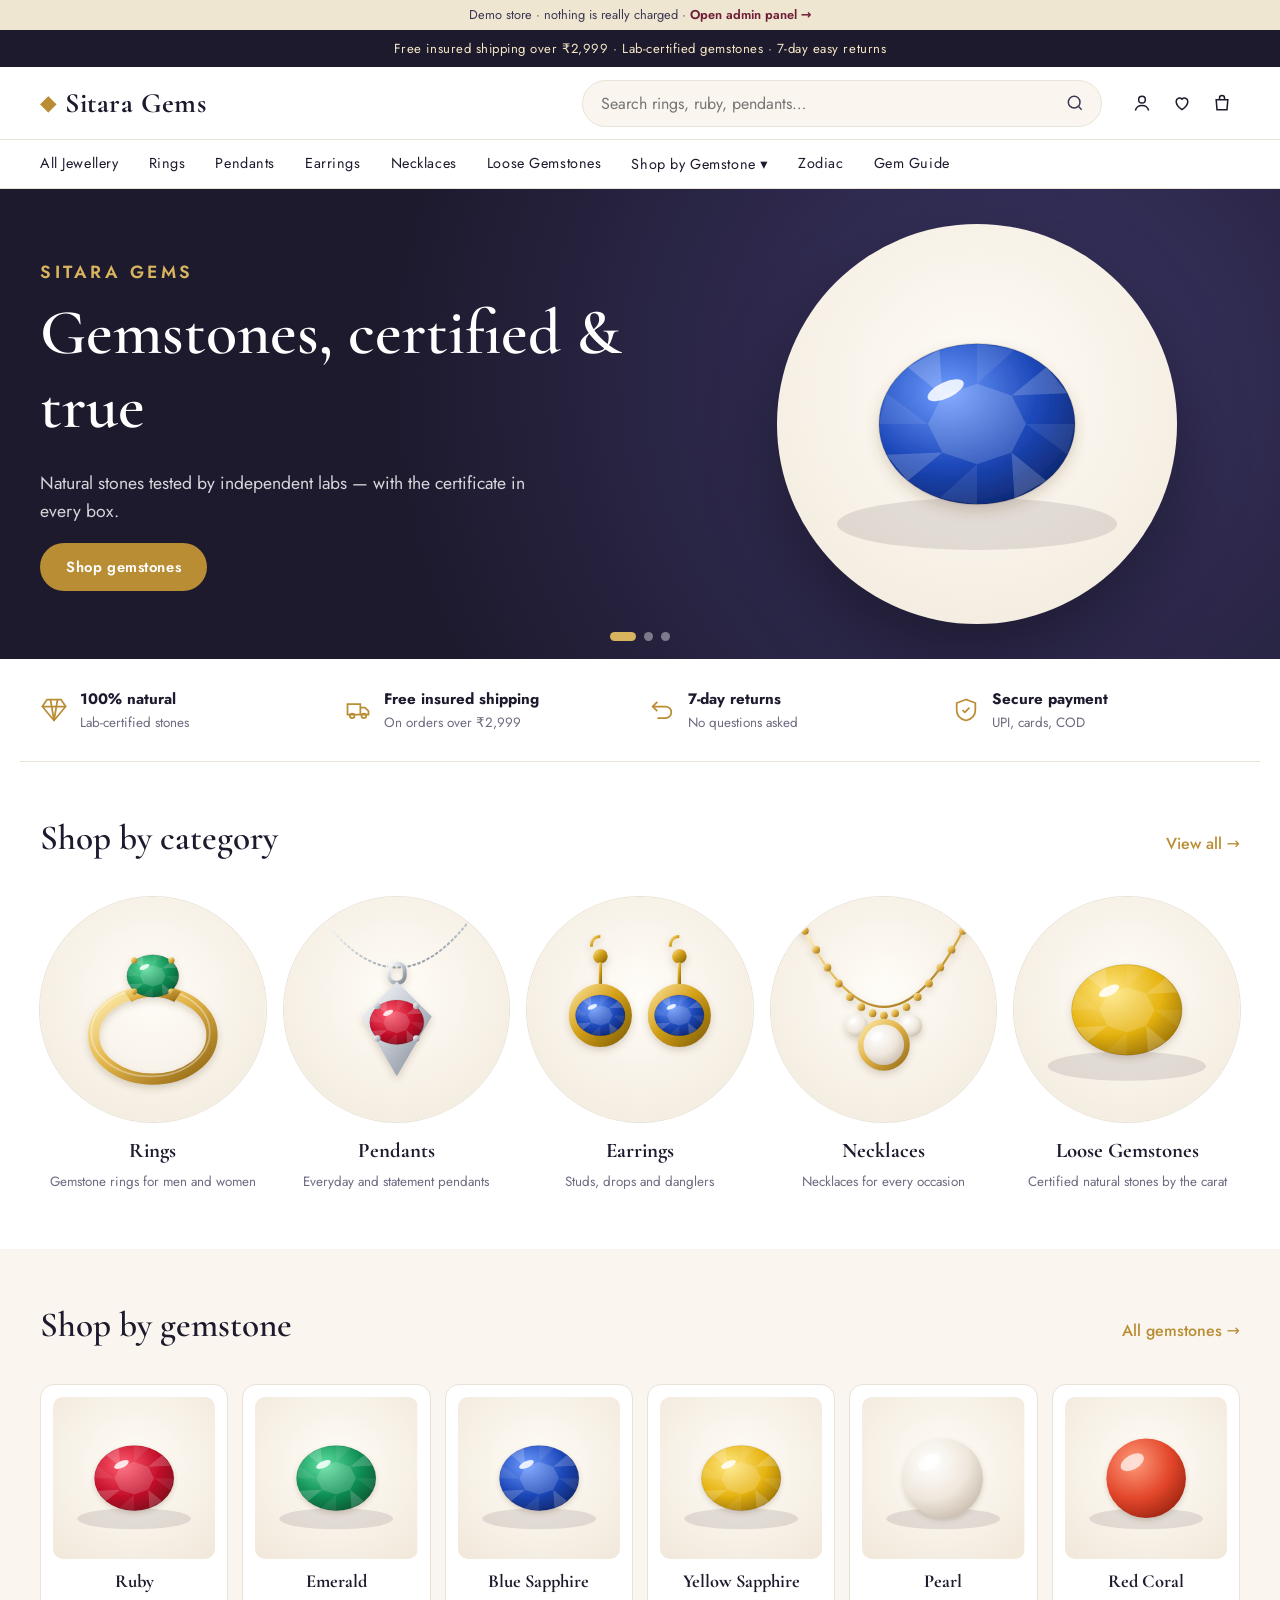
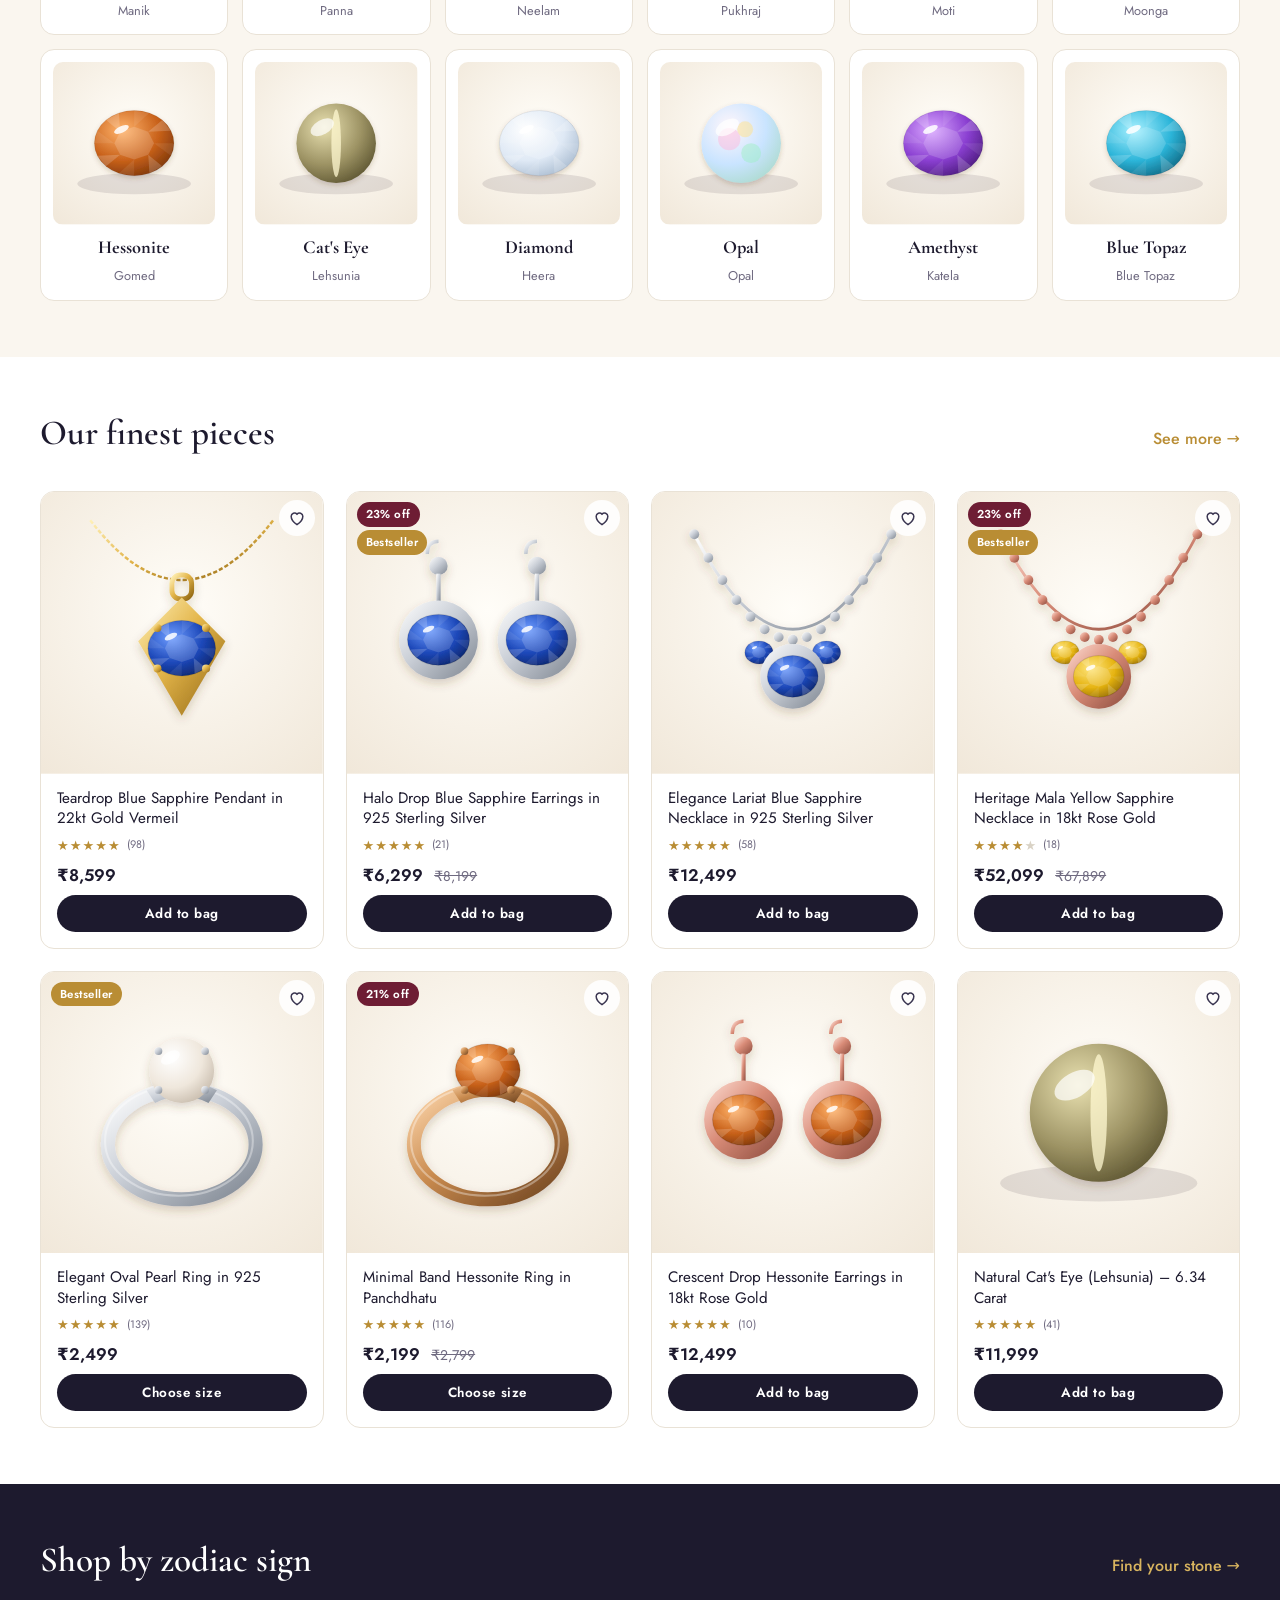
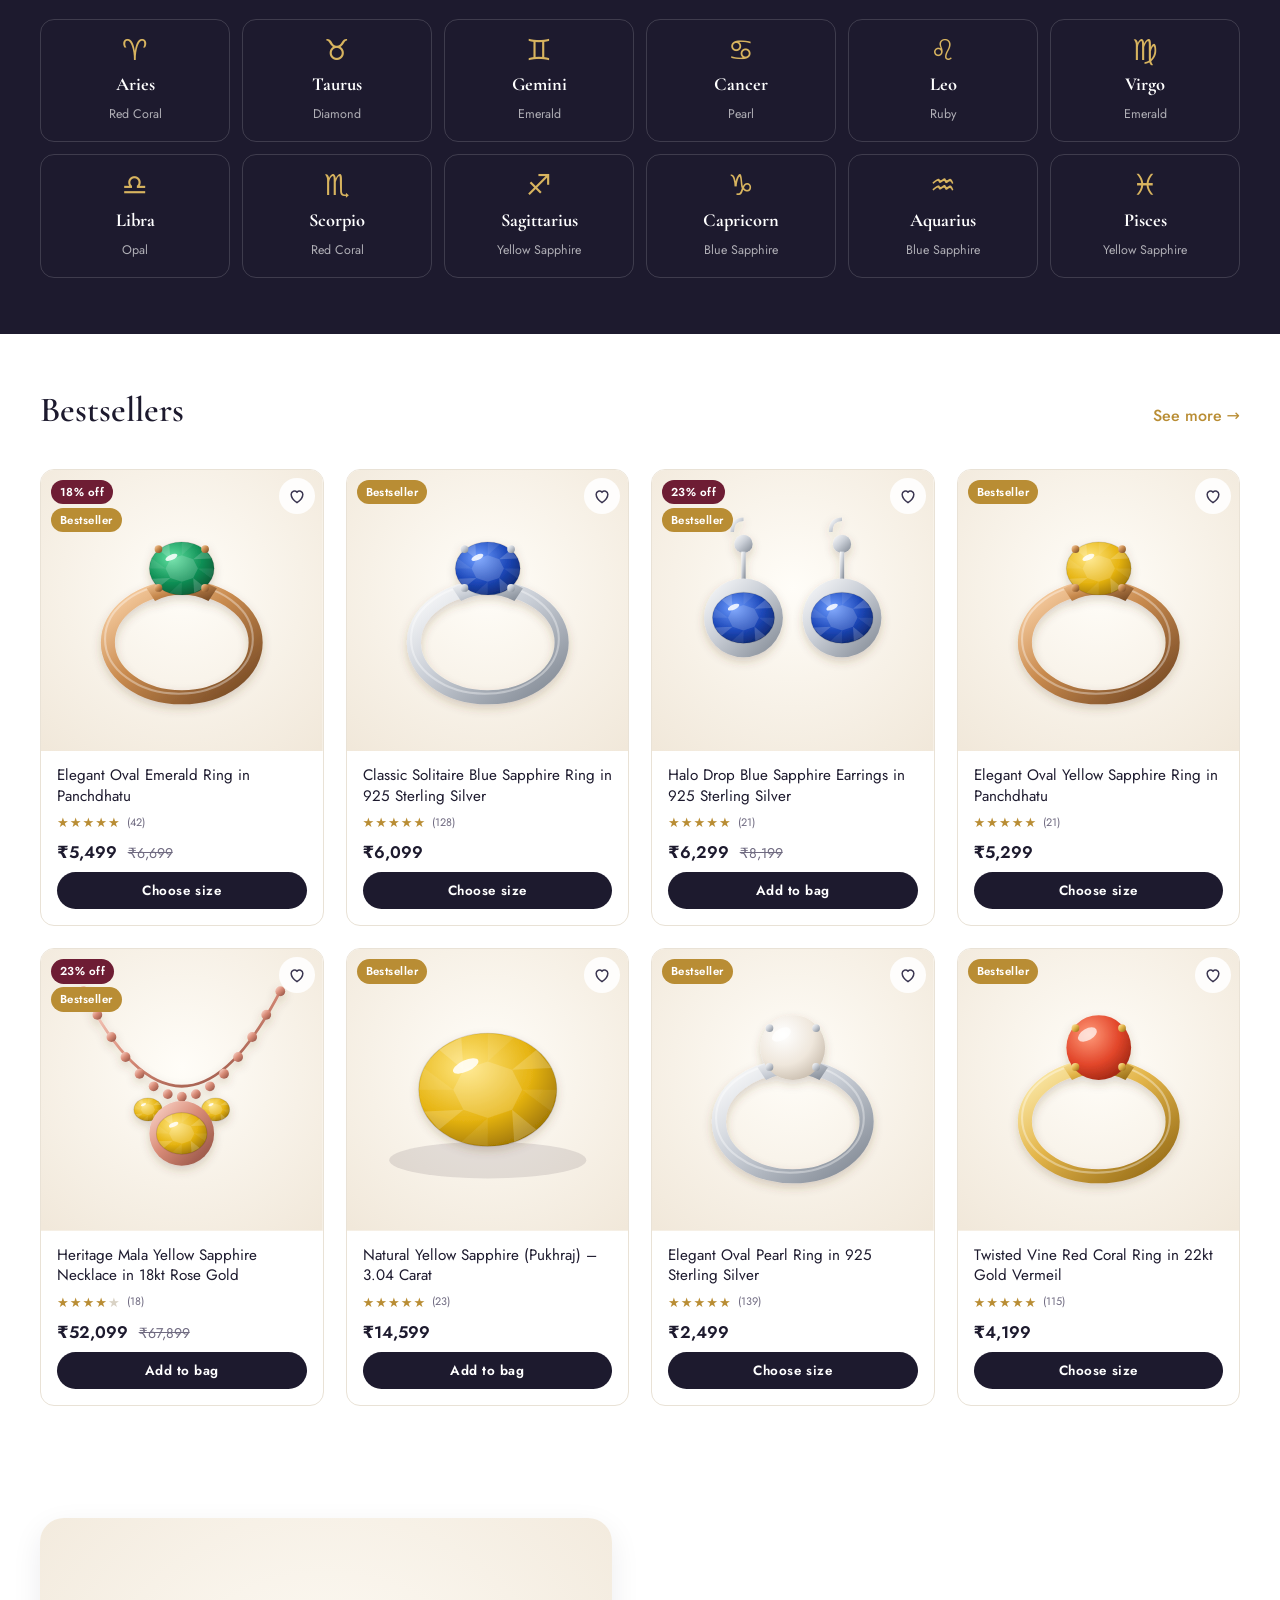
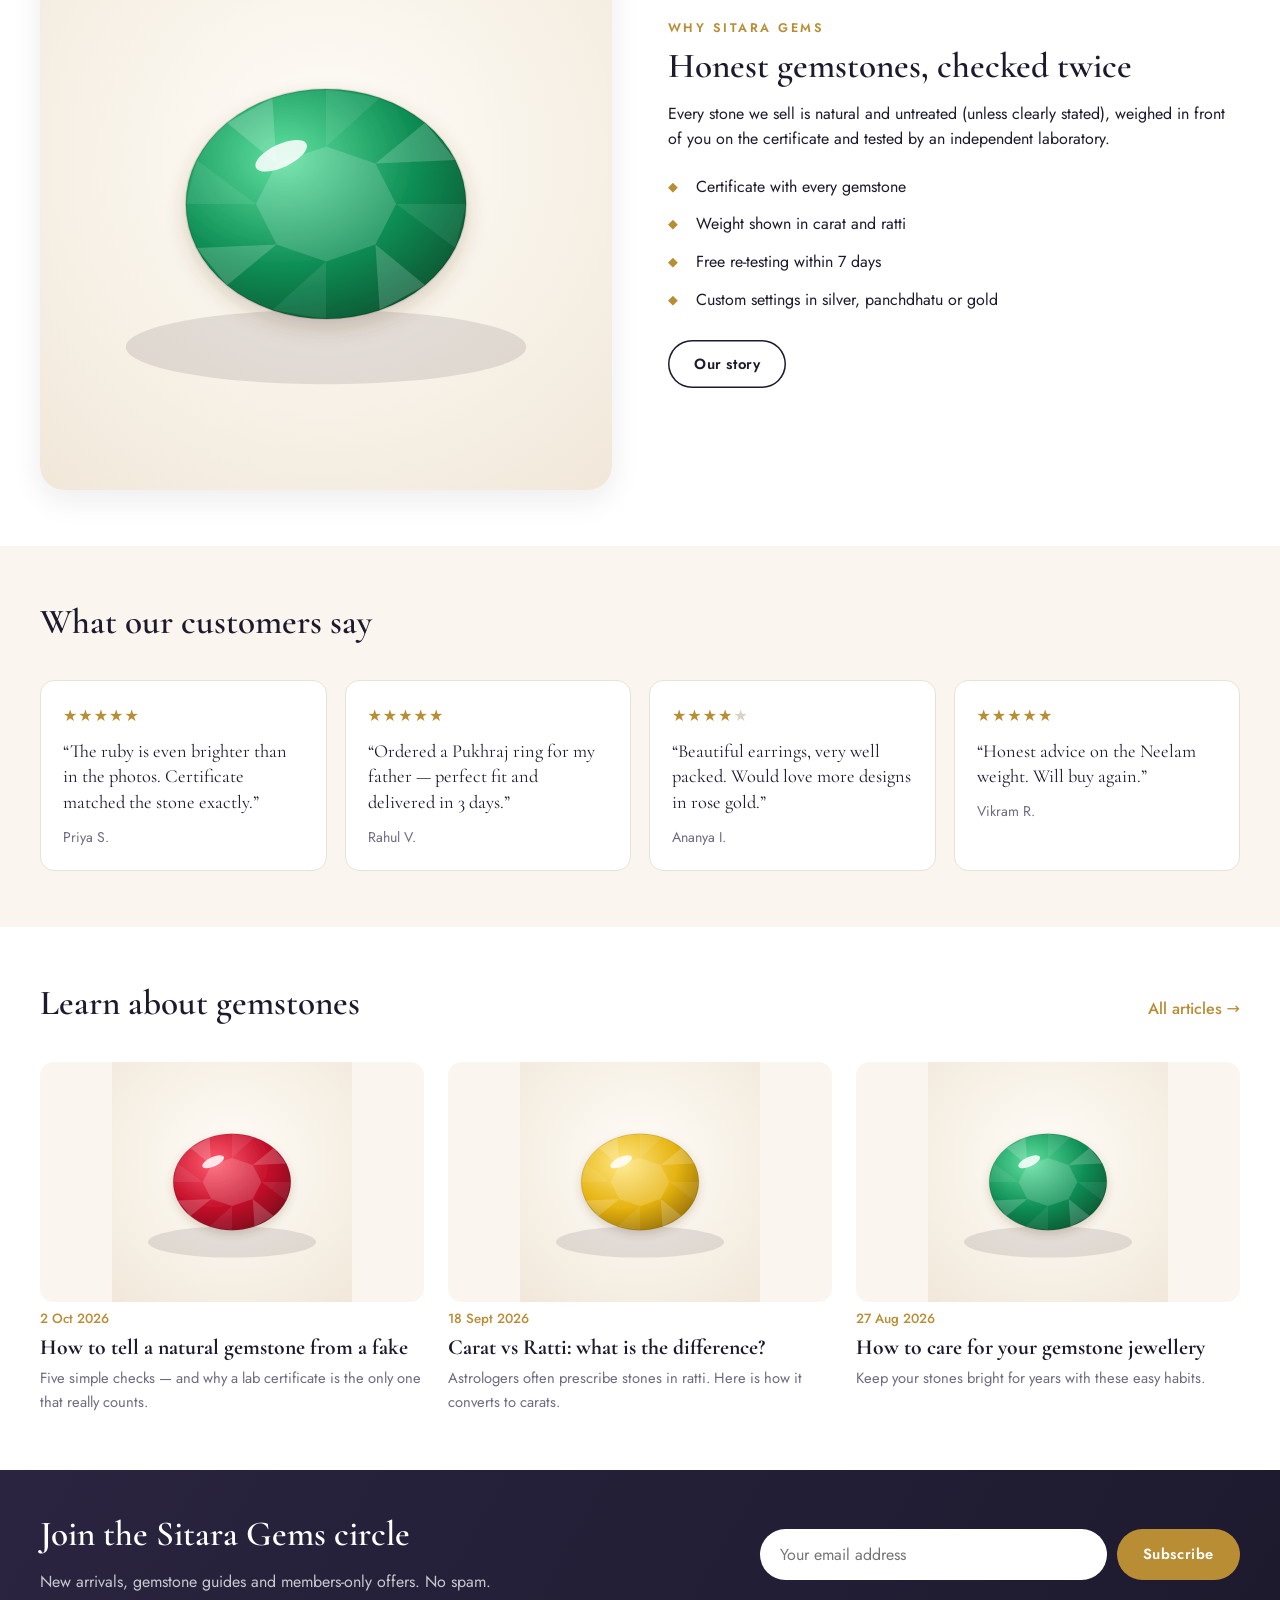
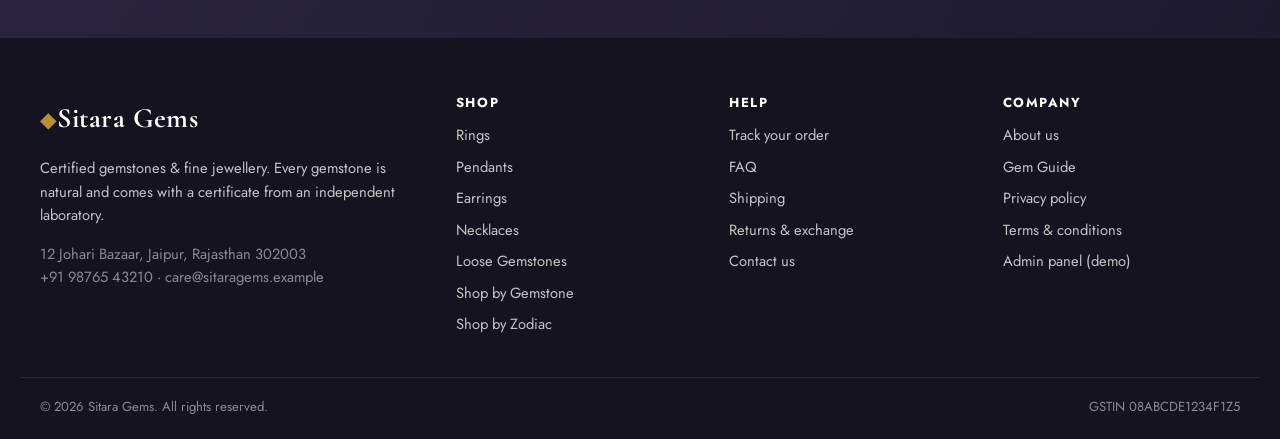
==== index.html @ a8d5b576 "Jewellery store demo: storefront + admin panel" ====
<!doctype html>
<html lang="en">
<head>
<meta charset="utf-8">
<meta name="viewport" content="width=device-width, initial-scale=1">
<title>Sitara Gems — Certified Gemstones &amp; Fine Jewellery (Demo)</title>
<meta name="description" content="Demo jewellery store: certified gemstones, rings, pendants, earrings and necklaces, with a full admin panel.">
<meta name="theme-color" content="#1d1a2e">
<link rel="icon" href="data:image/svg+xml,%3Csvg xmlns='http://www.w3.org/2000/svg' viewBox='0 0 32 32'%3E%3Cpath d='M16 3 27 12 16 29 5 12Z' fill='%23c9a14a'/%3E%3Cpath d='M5 12h22M11 12l5 17 5-17M11 12l5-9 5 9' stroke='%231d1a2e' stroke-width='1.2' fill='none'/%3E%3C/svg%3E">
<link rel="preconnect" href="https://fonts.googleapis.com">
<link rel="preconnect" href="https://fonts.gstatic.com" crossorigin>
<link href="https://fonts.googleapis.com/css2?family=Cormorant+Garamond:wght@500;600;700&family=Jost:wght@400;500;600&display=swap" rel="stylesheet">
<link rel="stylesheet" href="css/store.css?v=1">
</head>
<body>
<div class="demo-ribbon">Demo store · nothing is really charged · <a href="admin/">Open admin panel →</a></div>
<div id="announce" class="announce"></div>
<header class="hdr" id="hdr"></header>
<main id="app" tabindex="-1"></main>
<footer class="ftr" id="ftr"></footer>
<aside class="drawer" id="drawer" aria-hidden="true"></aside>
<div class="scrim" id="scrim"></div>
<div class="toast" id="toast" role="status"></div>
<div class="modal" id="modal" aria-hidden="true"></div>
<script type="module" src="js/store.js?v=1"></script>
</body>
</html>
---- css/store.css ----
:root{
  --ink:#1d1a2e; --ink-2:#3c3752; --muted:#6f6a80; --line:#e9e2d6; --cream:#faf6ef; --cream-2:#f3ecdf;
  --gold:#b98d34; --gold-2:#d8b45f; --wine:#6e1d34; --forest:#1d4a3c; --ok:#1f7a4d; --bad:#b4232c;
  --r:14px; --shadow:0 10px 30px rgba(29,26,46,.08);
  --serif:'Cormorant Garamond',Georgia,serif; --sans:'Jost',system-ui,sans-serif;
}
*{box-sizing:border-box}
html{scroll-behavior:smooth}
body{margin:0;font:16px/1.6 var(--sans);color:var(--ink);background:#fff;-webkit-font-smoothing:antialiased}
img{max-width:100%;display:block}
a{color:inherit;text-decoration:none}
h1,h2,h3{font-family:var(--serif);font-weight:600;line-height:1.15;margin:0 0 .4em}
h1{font-size:clamp(2rem,4.5vw,3.1rem)} h2{font-size:clamp(1.6rem,3vw,2.2rem)} h3{font-size:1.4rem}
h4{margin:0 0 .5em;font-size:.82rem;letter-spacing:.12em;text-transform:uppercase;color:var(--muted)}
p{margin:0 0 1em}
.wrap{max-width:1240px;margin:0 auto;padding-left:20px;padding-right:20px}
.narrow{max-width:760px}
.muted{color:var(--muted)} .small{font-size:.88rem} .err{color:var(--bad)} .ok{color:var(--ok)}
.eyebrow{font-size:.78rem;letter-spacing:.2em;text-transform:uppercase;color:var(--gold);font-weight:600;margin-bottom:.6em}
.only-m{display:none!important}
.count[hidden]{display:none}
svg{display:block}

/* buttons */
.btn{display:inline-flex;align-items:center;justify-content:center;gap:8px;border:0;border-radius:999px;background:var(--ink);color:#fff;
  font:600 .92rem var(--sans);letter-spacing:.04em;padding:13px 26px;cursor:pointer;transition:.2s}
.btn:hover{background:var(--ink-2);transform:translateY(-1px)}
.btn:disabled{opacity:.45;cursor:not-allowed;transform:none}
.btn.gold{background:var(--gold);color:#fff}.btn.gold:hover{background:#a37a28}
.btn.ghost{background:transparent;color:var(--ink);box-shadow:inset 0 0 0 1.5px var(--ink)}
.btn.sm{padding:9px 16px;font-size:.84rem}.btn.big{padding:16px 30px;font-size:1rem}.btn.full{width:100%}
.link{background:none;border:0;padding:0;color:var(--gold);font:inherit;cursor:pointer;text-decoration:underline}
.icon-btn{position:relative;background:none;border:0;color:var(--ink);cursor:pointer;padding:8px;border-radius:50%;display:inline-flex}
.icon-btn:hover{background:var(--cream-2)}
.count{position:absolute;top:0;right:0;background:var(--gold);color:#fff;font-size:.68rem;min-width:17px;height:17px;border-radius:9px;display:grid;place-items:center;padding:0 4px}

/* chrome */
.demo-ribbon{background:#efe6d2;color:var(--ink-2);text-align:center;font-size:.8rem;padding:5px 12px}
.demo-ribbon a{color:var(--wine);font-weight:600}
.announce{background:var(--ink);color:#f5e7c4;text-align:center;font-size:.82rem;letter-spacing:.04em;padding:8px 16px}
.hdr{position:sticky;top:0;z-index:30;background:rgba(255,255,255,.96);backdrop-filter:blur(8px);border-bottom:1px solid var(--line)}
.hdr-in{display:flex;align-items:center;gap:22px;height:72px}
.logo{font-family:var(--serif);font-size:1.75rem;font-weight:700;letter-spacing:.02em;white-space:nowrap;display:flex;align-items:center;gap:8px}
.logo-mark{color:var(--gold);font-size:1.35rem;font-family:var(--sans)}
.logo.light{color:#fff}
.search{flex:1;max-width:520px;margin-left:auto;display:flex;border:1px solid var(--line);border-radius:999px;background:var(--cream);overflow:hidden}
.search input{flex:1;border:0;background:none;padding:10px 18px;font:inherit;min-width:0}
.search input:focus{outline:none}
.search button{border:0;background:none;padding:0 16px;color:var(--ink-2);cursor:pointer}
.hdr-icons{display:flex;gap:4px}
.menu{border-top:1px solid var(--line)}
.menu-in{display:flex;gap:30px;height:48px;align-items:center;font-size:.9rem;letter-spacing:.04em}
.menu-in>a,.mega-wrap>a{padding:12px 0;border-bottom:2px solid transparent}
.menu-in>a:hover,.mega-wrap:hover>a{border-color:var(--gold);color:var(--gold)}
.mega-wrap{position:relative}
.mega{position:absolute;top:100%;left:-20px;width:520px;background:#fff;border:1px solid var(--line);border-radius:var(--r);box-shadow:var(--shadow);
  padding:16px;display:grid;grid-template-columns:1fr 1fr;gap:2px;opacity:0;visibility:hidden;transform:translateY(6px);transition:.18s}
.mega-wrap:hover .mega{opacity:1;visibility:visible;transform:none}
.mega a{padding:8px 10px;border-radius:8px;display:flex;align-items:center;gap:8px}
.mega a:hover{background:var(--cream)} .mega small{color:var(--muted)}
.mega i,.opts i{width:12px;height:12px;border-radius:50%;display:inline-block;box-shadow:inset 0 0 0 1px rgba(0,0,0,.15)}

/* hero */
.hero{position:relative;overflow:hidden}
.slide{display:none;color:#fff}
.slide.on{display:block;animation:fade .6s}
@keyframes fade{from{opacity:0}to{opacity:1}}
.t-navy{background:radial-gradient(circle at 80% 40%,#3a3463,#1d1a2e 60%)}
.t-wine{background:radial-gradient(circle at 80% 40%,#9b3553,#4a1124 62%)}
.t-forest{background:radial-gradient(circle at 80% 40%,#2f6e59,#13332a 62%)}
.slide-in{display:grid;grid-template-columns:1.1fr .9fr;align-items:center;gap:30px;min-height:470px;padding-top:30px;padding-bottom:30px}
.slide-txt h1{color:#fff;font-size:clamp(2.3rem,5.4vw,4rem)}
.slide-txt p{font-size:1.1rem;color:rgba(255,255,255,.82);max-width:520px}
.slide-txt .eyebrow{color:var(--gold-2)}
.slide-art{max-width:400px;justify-self:center;width:100%;border-radius:50%;overflow:hidden;box-shadow:0 30px 70px rgba(0,0,0,.35)}
.slide-art img{aspect-ratio:1;object-fit:cover;width:100%}
.dots{position:absolute;bottom:18px;left:0;right:0;display:flex;justify-content:center;gap:8px}
.dots button{width:9px;height:9px;border-radius:50%;border:0;background:rgba(255,255,255,.4);cursor:pointer;padding:0}
.dots button.on{background:var(--gold-2);width:26px;border-radius:6px}

.trust{display:grid;grid-template-columns:repeat(4,1fr);gap:16px;padding-top:28px;padding-bottom:28px;border-bottom:1px solid var(--line)}
.trust div{display:grid;grid-template-columns:auto 1fr;column-gap:12px;align-items:center}
.trust svg{grid-row:span 2;color:var(--gold)} .trust b{font-size:.95rem} .trust span{font-size:.84rem;color:var(--muted)}

/* sections */
.sec{padding-top:56px;padding-bottom:56px}
.sec-hd{display:flex;justify-content:space-between;align-items:baseline;margin-bottom:24px;gap:12px}
.sec-hd a{color:var(--gold);font-weight:500;white-space:nowrap}
.band{background:var(--cream)}
.band.dark{background:var(--ink);color:#fff}.band.dark .sec-hd a{color:var(--gold-2)}
.cats{display:grid;grid-template-columns:repeat(5,1fr);gap:18px}
.cat{text-align:center}
.cat-img{border-radius:50%;overflow:hidden;aspect-ratio:1;margin-bottom:12px;transition:.3s;box-shadow:0 0 0 1px var(--line)}
.cat-img img{width:100%;height:100%;object-fit:cover}
.cat:hover .cat-img{transform:translateY(-4px);box-shadow:var(--shadow)}
.cat b{display:block;font-family:var(--serif);font-size:1.3rem}.cat span{font-size:.84rem;color:var(--muted)}
.gems{display:grid;grid-template-columns:repeat(6,1fr);gap:14px}
.gem{background:#fff;border-radius:var(--r);padding:12px;text-align:center;transition:.25s;border:1px solid var(--line)}
.gem:hover{transform:translateY(-3px);box-shadow:var(--shadow)}
.gem>div{border-radius:10px;overflow:hidden;margin-bottom:8px}
.gem b{display:block;font-family:var(--serif);font-size:1.15rem}.gem span{font-size:.8rem;color:var(--muted)}
.zod{display:grid;grid-template-columns:repeat(6,1fr);gap:12px}
.z{border:1px solid rgba(255,255,255,.15);border-radius:var(--r);padding:16px 8px;text-align:center;transition:.2s}
.z:hover{background:rgba(255,255,255,.06);border-color:var(--gold-2)}
.z .sym{font-size:1.8rem;color:var(--gold-2);display:block;line-height:1}.z b{display:block;font-family:var(--serif);font-size:1.15rem;margin-top:6px}
.z small{color:rgba(255,255,255,.65);font-size:.78rem}
.zod.big .z{color:var(--ink);border-color:var(--line)}.zod.big .z small{color:var(--muted);display:block}.zod.big .z em{color:var(--gold);font-style:normal;font-weight:600;font-size:.88rem}
.zod.big .z .sym{color:var(--gold)}

/* product grid */
.grid{display:grid;grid-template-columns:repeat(4,1fr);gap:22px}
.card{position:relative;background:#fff;border-radius:var(--r);overflow:hidden;border:1px solid var(--line);display:flex;flex-direction:column;transition:.25s}
.card:hover{box-shadow:var(--shadow);transform:translateY(-3px)}
.card-img{position:relative;aspect-ratio:1;overflow:hidden;background:var(--cream)}
.card-img>svg,.card-img>img{width:100%;height:100%;object-fit:cover;transition:transform .5s}
.card:hover .card-img>svg,.card:hover .card-img>img{transform:scale(1.04)}
.tag{position:absolute;top:10px;left:10px;background:var(--wine);color:#fff;font-size:.72rem;font-weight:600;letter-spacing:.04em;padding:3px 9px;border-radius:999px}
.tag.gold{background:var(--gold)}.tag.dark{background:var(--ink)}
.tag+.tag{top:38px}
.wish{position:absolute;top:8px;right:8px;background:rgba(255,255,255,.9);border:0;border-radius:50%;width:36px;height:36px;display:grid;place-items:center;cursor:pointer;color:var(--ink-2)}
.buy .wish{position:static;width:46px;height:46px;border:1.5px solid var(--line);background:#fff}
.wish.on,.icon-btn.wish.on{color:var(--wine)}.wish.on svg{fill:currentColor}
.card-b{padding:14px 16px 16px;display:flex;flex-direction:column;gap:6px;flex:1}
.card-t{font-size:.95rem;line-height:1.35;display:-webkit-box;-webkit-line-clamp:2;-webkit-box-orient:vertical;overflow:hidden;min-height:2.7em}
.card-t:hover{color:var(--gold)}
.card-r{font-size:.82rem;color:var(--muted);display:flex;align-items:center;gap:6px;flex-wrap:wrap}
.stars{color:var(--gold);letter-spacing:1px}.stars i{color:#d9d2c5;font-style:normal}
.price{font-weight:600;font-size:1.05rem;margin-top:auto}
.price s{color:var(--muted);font-weight:400;font-size:.88rem;margin-left:6px}
.price.big{font-size:1.7rem;margin:10px 0 2px}
.save{background:#e9f6ee;color:var(--ok);font-size:.82rem;padding:2px 10px;border-radius:999px;vertical-align:middle}

/* split / reviews / posts / newsletter */
.split{display:grid;grid-template-columns:1fr 1fr;gap:56px;align-items:center}
.split-art{border-radius:24px;overflow:hidden;box-shadow:var(--shadow)}
.ticks{list-style:none;padding:0;margin:0 0 1.4em}
.ticks li{padding:6px 0 6px 28px;position:relative}
.ticks li:before{content:"◆";position:absolute;left:0;color:var(--gold);font-size:.8rem;top:9px}
.revs{display:grid;grid-template-columns:repeat(4,1fr);gap:18px}
.rev{margin:0;background:#fff;border-radius:var(--r);padding:22px;border:1px solid var(--line)}
.rev blockquote{margin:10px 0;font-family:var(--serif);font-size:1.15rem;line-height:1.4}
.rev figcaption{color:var(--muted);font-size:.88rem}
.posts{display:grid;grid-template-columns:repeat(3,1fr);gap:24px}
.post{display:flex;flex-direction:column;gap:6px}
.post-img{border-radius:var(--r);overflow:hidden;aspect-ratio:16/10;background:var(--cream)}
.post-img>svg,.post-img>img{width:100%;height:100%;object-fit:cover}
.post small{color:var(--gold);font-weight:500}.post b{font-family:var(--serif);font-size:1.35rem;line-height:1.2}.post span{color:var(--muted);font-size:.92rem}
.news{background:linear-gradient(120deg,#2a2440,#1d1a2e);color:#fff}
.news-in{display:flex;align-items:center;justify-content:space-between;gap:30px;padding-top:44px;padding-bottom:44px}
.news h2{color:#fff}.news p{color:rgba(255,255,255,.75);margin:0}
.news form{display:flex;gap:10px;flex:0 1 480px}
.news input{flex:1;border:0;border-radius:999px;padding:13px 20px;font:inherit;min-width:0}

/* footer */
.ftr{background:#15131f;color:rgba(255,255,255,.75);font-size:.92rem;margin-top:0}
.ftr-grid{display:grid;grid-template-columns:1.6fr 1fr 1fr 1fr;gap:36px;padding-top:54px;padding-bottom:36px}
.ftr h4{color:#fff}.ftr a{display:block;padding:4px 0}.ftr a:hover{color:var(--gold-2)}
.ftr .logo{margin-bottom:12px}.ftr .muted{color:rgba(255,255,255,.5)}
.ftr-bot{display:flex;justify-content:space-between;border-top:1px solid rgba(255,255,255,.1);padding-top:18px;padding-bottom:22px;font-size:.82rem;color:rgba(255,255,255,.5);gap:12px;flex-wrap:wrap}

/* listing */
.page-hd{background:var(--cream);padding:34px 0 26px;border-bottom:1px solid var(--line)}
.page-hd p{color:var(--muted);margin:0}
.crumbs{font-size:.84rem;color:var(--muted);margin:16px 0 10px}.crumbs a:hover{color:var(--gold)}
.page-hd .crumbs{margin-top:0}
.shop{display:grid;grid-template-columns:240px 1fr;gap:36px;padding-top:30px;padding-bottom:60px}
.filters h4{margin-top:22px}.filters h4:first-of-type{margin-top:0}
.opts{display:flex;flex-direction:column;gap:2px}
.opts a{padding:6px 10px;border-radius:8px;font-size:.92rem;display:flex;align-items:center;gap:8px}
.opts a:hover{background:var(--cream)}.opts a.on{background:var(--ink);color:#fff}
.clear{display:inline-block;margin-top:20px;color:var(--wine);font-size:.9rem;text-decoration:underline}
.toolbar{display:flex;align-items:center;justify-content:space-between;gap:12px;margin-bottom:18px;color:var(--muted);font-size:.92rem}
.toolbar select{font:inherit;border:1px solid var(--line);border-radius:999px;padding:7px 12px;margin-left:6px;background:#fff}
.empty{text-align:center;padding:60px 20px;color:var(--muted)}
.empty svg{width:44px;height:44px;margin:0 auto 12px;color:var(--gold)}

/* product page */
.pdp{display:grid;grid-template-columns:1.05fr 1fr;gap:50px;padding-bottom:30px}
.main-img{border-radius:20px;overflow:hidden;aspect-ratio:1;background:var(--cream)}
.main-img>svg,.main-img>img{width:100%;height:100%;object-fit:cover}
.thumbs{display:flex;gap:10px;margin-top:12px}
.thumbs button{border:2px solid transparent;border-radius:10px;padding:0;width:72px;overflow:hidden;cursor:pointer;background:none}
.thumbs button.on{border-color:var(--gold)}
.cert{display:flex;gap:8px;align-items:center;color:var(--ok);font-size:.9rem;margin-top:14px}.cert svg{width:22px;height:22px}
.info h1{font-size:clamp(1.8rem,3vw,2.5rem)}
.specs{display:grid;grid-template-columns:1fr 1fr;gap:10px;margin:20px 0;padding:16px;border:1px solid var(--line);border-radius:var(--r)}
.specs div{margin:0}.specs dt{font-size:.78rem;color:var(--muted);text-transform:uppercase;letter-spacing:.08em}.specs dd{margin:0;font-weight:500}
.sizes{margin:6px 0 18px}.row-sb{display:flex;justify-content:space-between;align-items:center;margin-bottom:8px}
.chips{display:flex;gap:8px;flex-wrap:wrap}
.chips button{min-width:44px;height:44px;border:1.5px solid var(--line);border-radius:10px;background:#fff;font:inherit;cursor:pointer}
.chips button.on{border-color:var(--ink);background:var(--ink);color:#fff}
.shake{animation:shake .4s}@keyframes shake{25%{transform:translateX(-6px)}75%{transform:translateX(6px)}}
.buy{display:flex;gap:10px;align-items:center;flex-wrap:wrap}
.buy .btn{flex:1;min-width:140px}
.qty{display:inline-flex;align-items:center;border:1px solid var(--line);border-radius:999px;margin-top:6px}
.qty button{border:0;background:none;width:30px;height:30px;font-size:1.1rem;cursor:pointer}
.qty span{min-width:24px;text-align:center;font-weight:600}
.qty.big{margin:0}.qty.big button{width:40px;height:46px}
.stock{font-size:.9rem;color:var(--ok);margin:12px 0}.stock.low{color:var(--wine);font-weight:500}
details{border-top:1px solid var(--line);padding:14px 0}
details summary{cursor:pointer;font-weight:600;list-style:none;display:flex;justify-content:space-between}
details summary::after{content:"+";color:var(--gold);font-size:1.3rem;line-height:1}
details[open] summary::after{content:"−"}
details p{margin:10px 0 0;color:var(--ink-2)}
.rev-wrap{display:grid;grid-template-columns:220px 1fr;gap:40px}
.rev-sum{text-align:center;background:var(--cream);border-radius:var(--r);padding:24px;align-self:start}
.rev-sum b{font-family:var(--serif);font-size:3rem;display:block;line-height:1}.rev-sum span{display:block;color:var(--muted);font-size:.88rem}
.rv{border-bottom:1px solid var(--line);padding:14px 0}.rv p{margin:6px 0 0}.rv small{color:var(--muted)}
.rev-form{margin-top:20px;background:var(--cream);border-radius:var(--r);padding:20px;display:grid;gap:10px}

/* forms */
input,select,textarea{font:inherit;color:var(--ink)}
.co label,.auth label,.rev-form input,.rev-form select,.rev-form textarea{display:block}
.co label,.auth label{font-size:.88rem;font-weight:500;margin-bottom:14px}
.co input,.co textarea,.co select,.auth input,.rev-form input,.rev-form select,.rev-form textarea,.coupon input{width:100%;margin-top:6px;border:1px solid #d9d1c2;border-radius:10px;padding:12px 14px;background:#fff}
.rev-form input,.rev-form select,.rev-form textarea{margin-top:0}
input:focus,textarea:focus,select:focus{outline:2px solid var(--gold-2);outline-offset:1px}
.row2{display:grid;grid-template-columns:1fr 1fr;gap:14px}.row3{display:grid;grid-template-columns:1.2fr 1fr .8fr;gap:14px}
.co h3{margin-top:22px}.co h3:first-child{margin-top:0}

/* cart & checkout */
.cart{display:grid;grid-template-columns:1fr 380px;gap:40px;padding-top:30px;padding-bottom:60px;align-items:start}
.line{display:grid;grid-template-columns:72px 1fr auto;gap:14px;align-items:start;padding:14px 0;border-bottom:1px solid var(--line)}
.line.big{grid-template-columns:110px 1fr auto}
.thumb{border-radius:10px;overflow:hidden;aspect-ratio:1;background:var(--cream);display:block}
.thumb>svg,.thumb>img{width:100%;height:100%;object-fit:cover}
.line-t{font-size:.92rem;line-height:1.35;display:block}.line small{display:block;color:var(--muted);font-size:.82rem}
.summary{background:var(--cream);border-radius:var(--r);padding:24px;position:sticky;top:140px}
.sumrow{display:flex;justify-content:space-between;gap:12px;padding:6px 0}
.sumrow.total{border-top:1px solid var(--line);margin-top:8px;padding-top:12px;font-size:1.15rem}
.sumrow.ok{color:var(--ok)}
.coupon{display:flex;gap:8px;margin:16px 0 6px}.coupon input{margin:0}
.summary .btn{margin-top:14px}
.pays{display:grid;gap:10px}
.pay{display:flex;gap:12px;align-items:center;border:1.5px solid var(--line);border-radius:12px;padding:14px;cursor:pointer;margin:0!important}
.pay:has(input:checked){border-color:var(--ink);background:var(--cream)}
.pay input{width:auto!important;margin:0!important}.pay small{display:block;color:var(--muted);font-weight:400}
.demo-note{background:#fff7e0;border:1px dashed var(--gold);border-radius:10px;padding:10px 14px;font-size:.88rem;margin:16px 0}
.success{text-align:center;padding:10px 0 20px}.success svg{width:56px;height:56px;color:var(--ok);margin:0 auto 10px}
.track{list-style:none;display:flex;padding:0;margin:26px 0;counter-reset:s}
.track li{flex:1;text-align:center;font-size:.86rem;color:var(--muted);position:relative}
.track li span{display:block;width:18px;height:18px;border-radius:50%;background:var(--line);margin:0 auto 6px;position:relative;z-index:1}
.track li:not(:first-child):before{content:"";position:absolute;top:8px;right:50%;width:100%;height:2px;background:var(--line)}
.track li.done{color:var(--ink);font-weight:500}.track li.done span,.track li.done:before{background:var(--ok)}
.box{border:1px solid var(--line);border-radius:var(--r);padding:16px 20px;margin:18px 0}
.row-btns{display:flex;gap:10px;flex-wrap:wrap}

/* account */
.tabs{display:flex;border-bottom:1px solid var(--line);margin-bottom:22px}
.tabs a{padding:10px 18px;border-bottom:2px solid transparent;color:var(--muted)}.tabs a.on{border-color:var(--gold);color:var(--ink);font-weight:500}
.acct{display:grid;grid-template-columns:220px 1fr;gap:36px;padding-top:30px;padding-bottom:60px}
.side{display:flex;flex-direction:column;gap:4px}.side a{padding:10px 14px;border-radius:10px}.side a.on{background:var(--ink);color:#fff}.side .link{text-align:left;padding:10px 14px}
.tbl{width:100%;border-collapse:collapse;font-size:.92rem}.tbl th,.tbl td{text-align:left;padding:11px 10px;border-bottom:1px solid var(--line)}.tbl th{color:var(--muted);font-weight:500;font-size:.8rem;text-transform:uppercase;letter-spacing:.06em}
.tbl a{color:var(--gold)}
.pill{display:inline-block;padding:2px 10px;border-radius:999px;font-size:.78rem;font-weight:600;background:#eee}
.pill.delivered{background:#e5f4ea;color:var(--ok)}.pill.shipped{background:#e6eefc;color:#2652a8}.pill.confirmed{background:#f1ebfb;color:#6a3fb5}
.pill.pending{background:#fff3d9;color:#8a5b00}.pill.cancelled{background:#fbe7e8;color:var(--bad)}

/* article & misc */
.article h2{margin-top:1.4em}.article p,.article li{color:var(--ink-2);font-size:1.05rem}
.art-hero{border-radius:20px;overflow:hidden;aspect-ratio:16/8;margin:10px 0 24px;background:var(--cream)}
.art-hero>svg,.art-hero>img{width:100%;height:100%;object-fit:cover}
.cta-box{display:flex;justify-content:space-between;align-items:center;gap:16px;background:var(--cream);border-radius:var(--r);padding:18px 22px;margin-top:30px}
.faq{border-bottom:1px solid var(--line)}
.contact{display:grid;grid-template-columns:1fr 1.3fr;gap:40px}
.contact .box{margin:0;background:var(--cream);border:0}

/* drawer, modal, toast */
.scrim{position:fixed;inset:0;background:rgba(15,12,25,.45);opacity:0;visibility:hidden;transition:.25s;z-index:40}
.scrim.on{opacity:1;visibility:visible}
.drawer{position:fixed;top:0;right:0;bottom:0;width:min(420px,100%);background:#fff;z-index:50;transform:translateX(100%);transition:.3s;display:flex;flex-direction:column}
.drawer.on{transform:none}
.drawer-hd{display:flex;justify-content:space-between;align-items:center;padding:18px 22px;border-bottom:1px solid var(--line)}
.drawer-hd h3{margin:0}
.drawer-list{flex:1;overflow:auto;padding:0 22px}
.drawer-ft{padding:18px 22px;border-top:1px solid var(--line);display:grid;gap:10px}
.hint{font-size:.86rem;color:var(--wine);margin:0}.hint.ok{color:var(--ok)}
.x{background:none;border:0;font-size:1.8rem;line-height:1;cursor:pointer;color:var(--muted)}
.modal{position:fixed;inset:0;display:grid;place-items:center;z-index:50;pointer-events:none;opacity:0;transition:.2s;padding:20px}
.modal.on{opacity:1;pointer-events:auto}
.modal-box{background:#fff;border-radius:18px;padding:28px;max-width:480px;width:100%;position:relative;max-height:90vh;overflow:auto}
.modal-box .x{position:absolute;top:10px;right:14px}
.toast{position:fixed;bottom:24px;left:50%;transform:translate(-50%,30px);background:var(--ink);color:#fff;padding:12px 22px;border-radius:999px;font-size:.92rem;opacity:0;transition:.3s;z-index:60;pointer-events:none;max-width:90vw;text-align:center}
.toast.on{opacity:1;transform:translate(-50%,0)}

/* responsive */
@media (max-width:1100px){
  .grid{grid-template-columns:repeat(3,1fr)} .gems,.zod{grid-template-columns:repeat(4,1fr)} .revs{grid-template-columns:1fr 1fr}
  .menu-in{gap:20px;font-size:.86rem}
}
@media (max-width:860px){
  .only-m{display:inline-flex!important}
  .hdr-in{gap:8px;height:62px;flex-wrap:wrap}
  .logo{font-size:1.4rem}
  .search{order:5;flex-basis:100%;max-width:none;margin:0 0 10px}
  .hdr-in{height:auto;padding-top:8px}
  .hdr-icons{margin-left:auto}
  .menu{display:none;border-top:1px solid var(--line)}
  .menu.open{display:block}
  .menu-in{flex-direction:column;align-items:stretch;height:auto;gap:0;padding-top:6px;padding-bottom:10px}
  .menu-in>a,.mega-wrap>a{display:block;padding:11px 0;border-bottom:1px solid var(--line)}
  .mega{position:static;width:auto;opacity:1;visibility:visible;transform:none;box-shadow:none;border:0;padding:6px 0;display:none}
  .mega-wrap:hover .mega{display:grid}
  .slide-in{grid-template-columns:1fr;min-height:0;text-align:center;padding-top:30px;padding-bottom:64px}
  .slide-txt p{margin-left:auto;margin-right:auto}
  .slide-art{max-width:220px;order:-1}
  .trust{grid-template-columns:1fr 1fr}
  .cats{grid-template-columns:repeat(3,1fr)}
  .grid{grid-template-columns:1fr 1fr;gap:12px}
  .gems,.zod{grid-template-columns:repeat(3,1fr)}
  .posts{grid-template-columns:1fr}
  .split,.pdp,.cart,.contact,.rev-wrap,.acct{grid-template-columns:1fr;gap:28px}
  .shop{grid-template-columns:1fr}
  .filters{position:fixed;inset:0;z-index:45;background:#fff;padding:20px;overflow:auto;transform:translateX(-100%);transition:.3s}
  .filters.open{transform:none}
  .news-in{flex-direction:column;align-items:stretch}
  .ftr-grid{grid-template-columns:1fr 1fr}
  .summary{position:static}
  .sec{padding-top:40px;padding-bottom:40px}
}
@media (max-width:520px){
  .wrap{padding-left:14px;padding-right:14px}
  .cats{grid-template-columns:1fr 1fr}
  .revs,.ftr-grid{grid-template-columns:1fr}
  .row2,.row3{grid-template-columns:1fr}
  .card-b{padding:10px 10px 12px}.card-t{font-size:.86rem}
  .trust{grid-template-columns:1fr}
  .line.big{grid-template-columns:80px 1fr;}.line.big>b{grid-column:2}
  .news form{flex-direction:column}
}
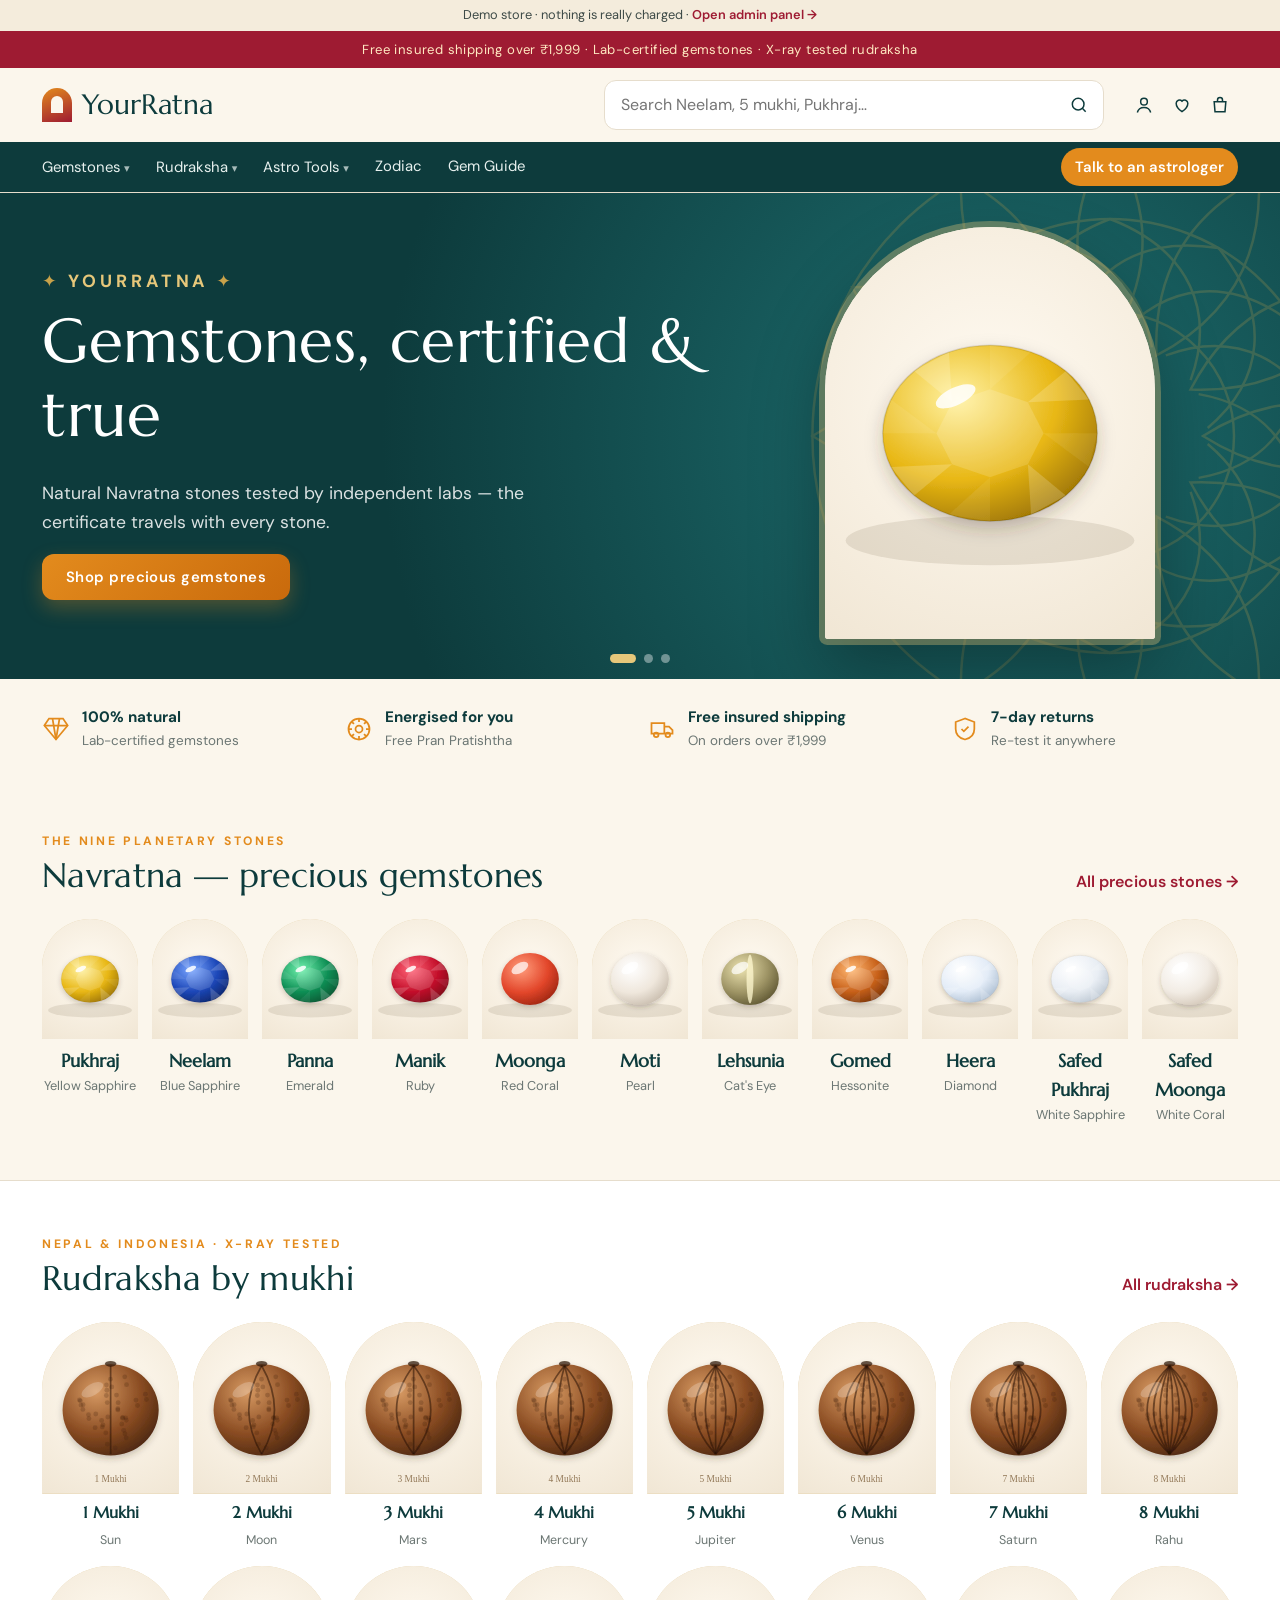
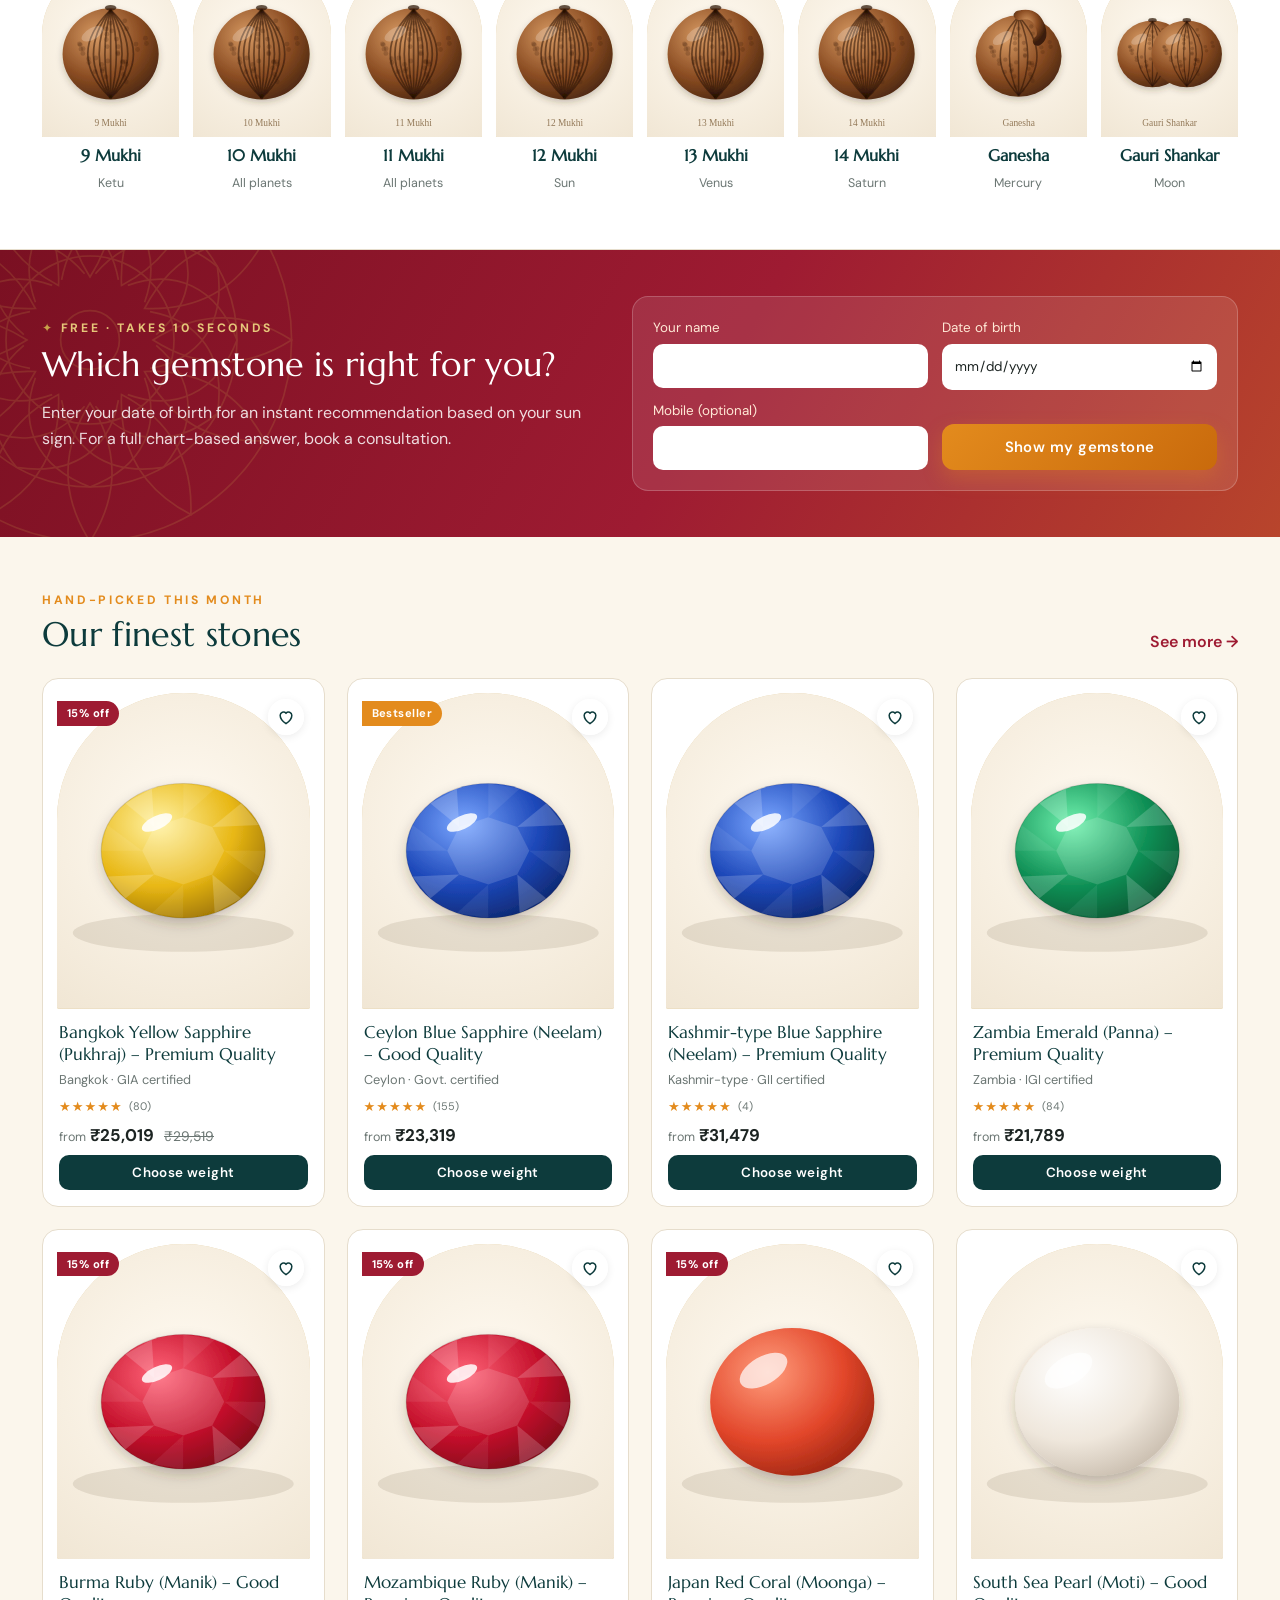
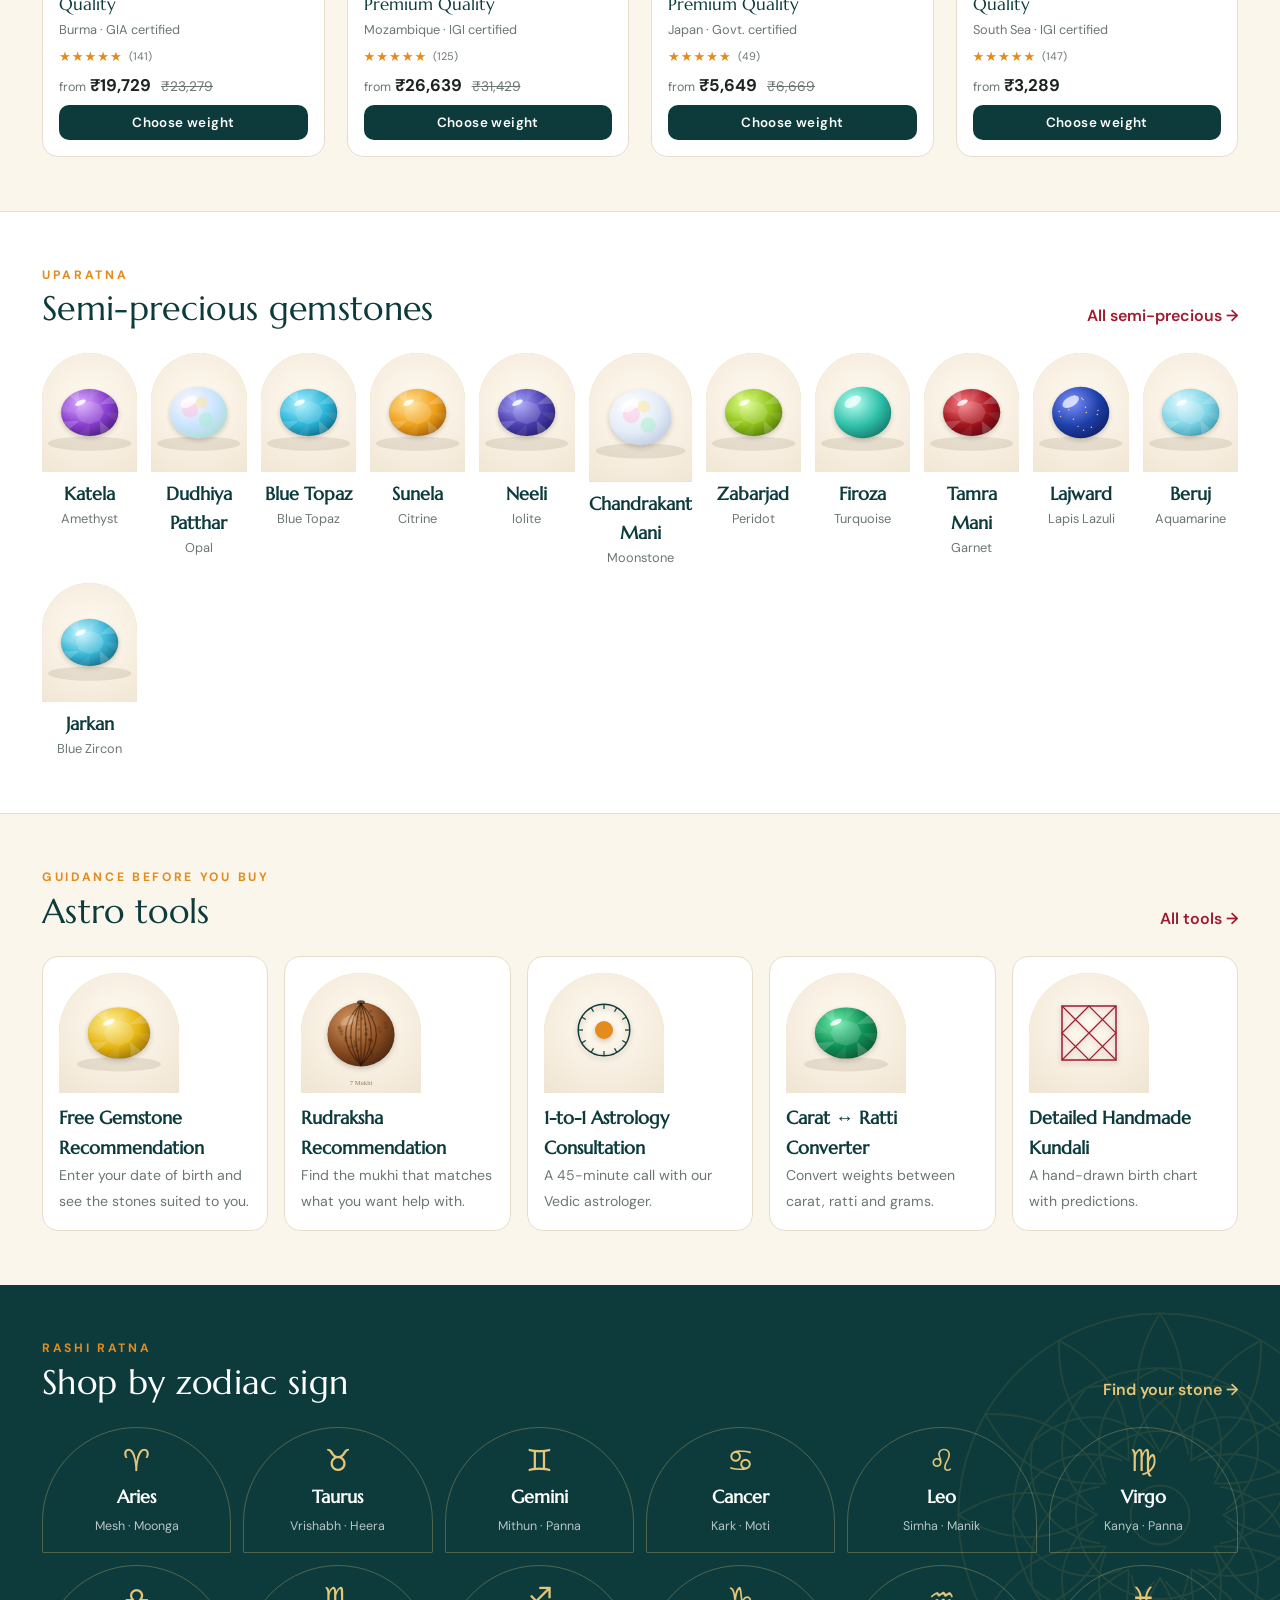
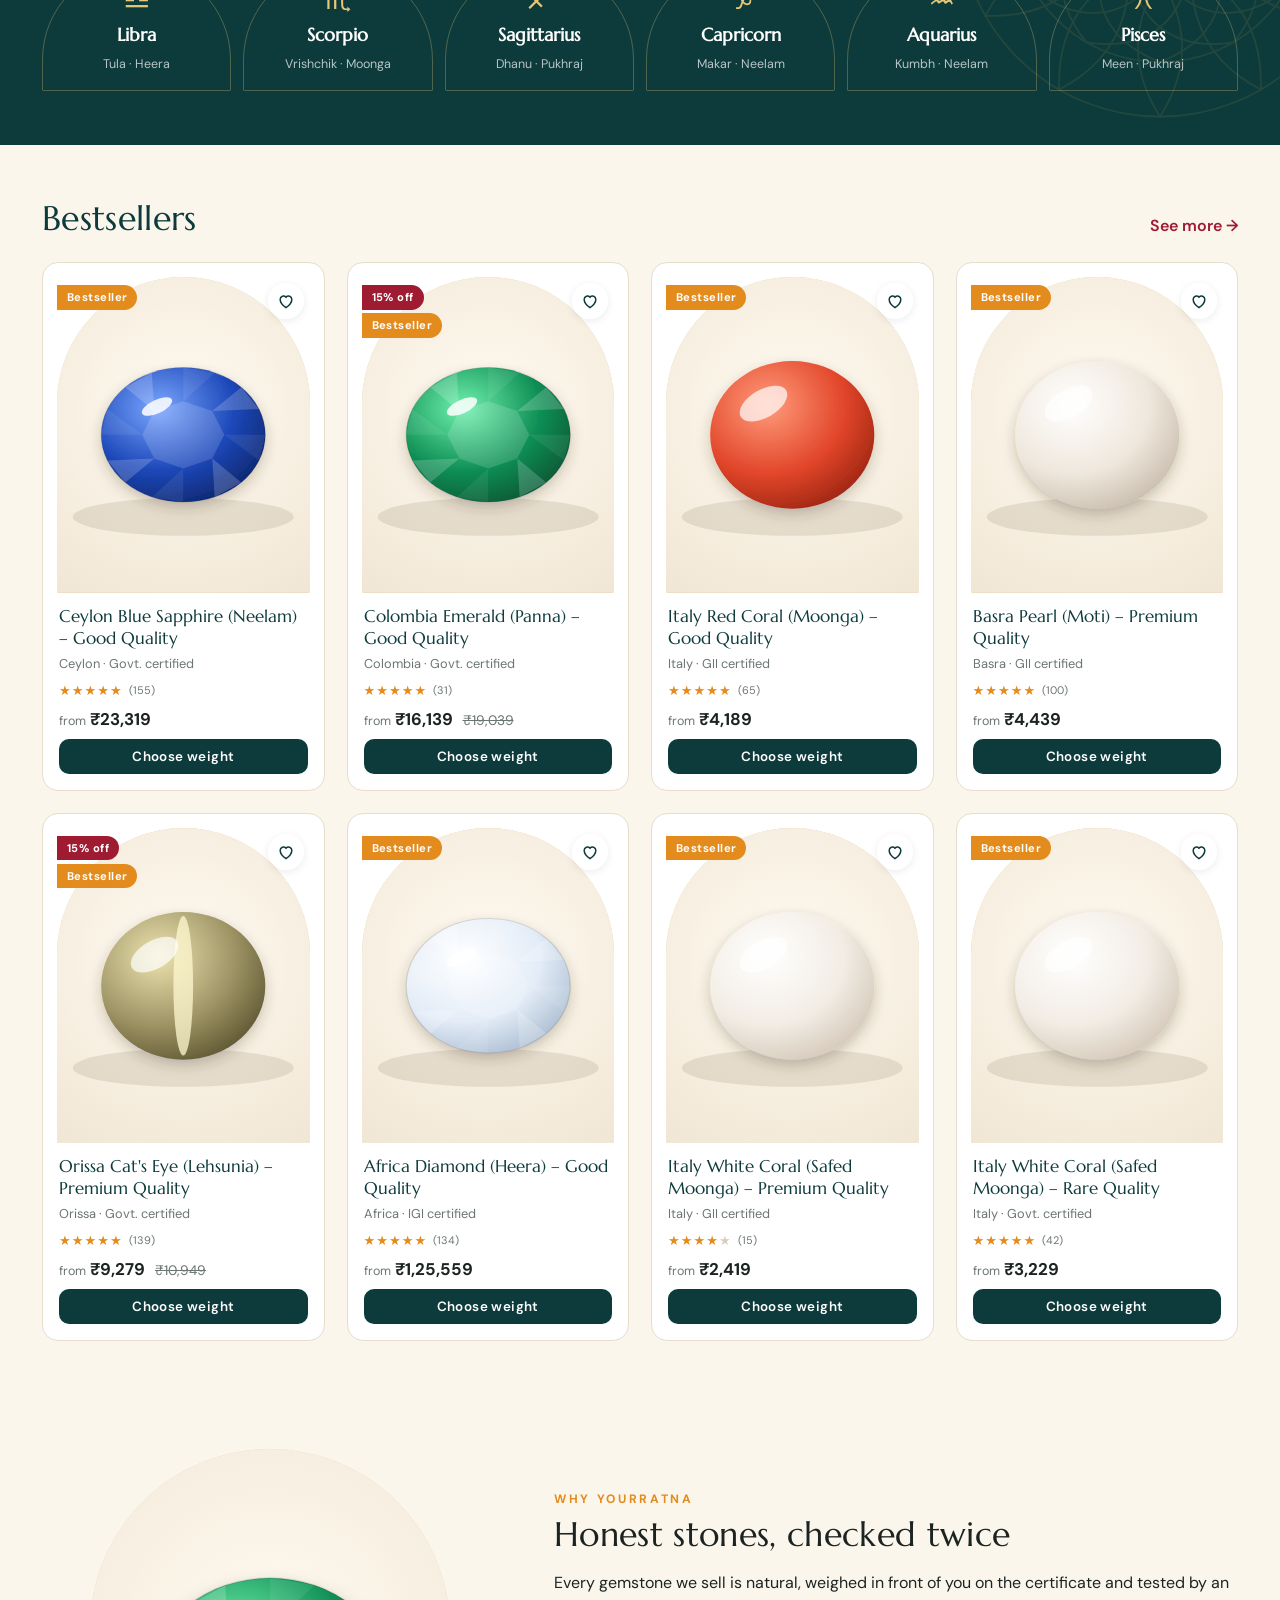
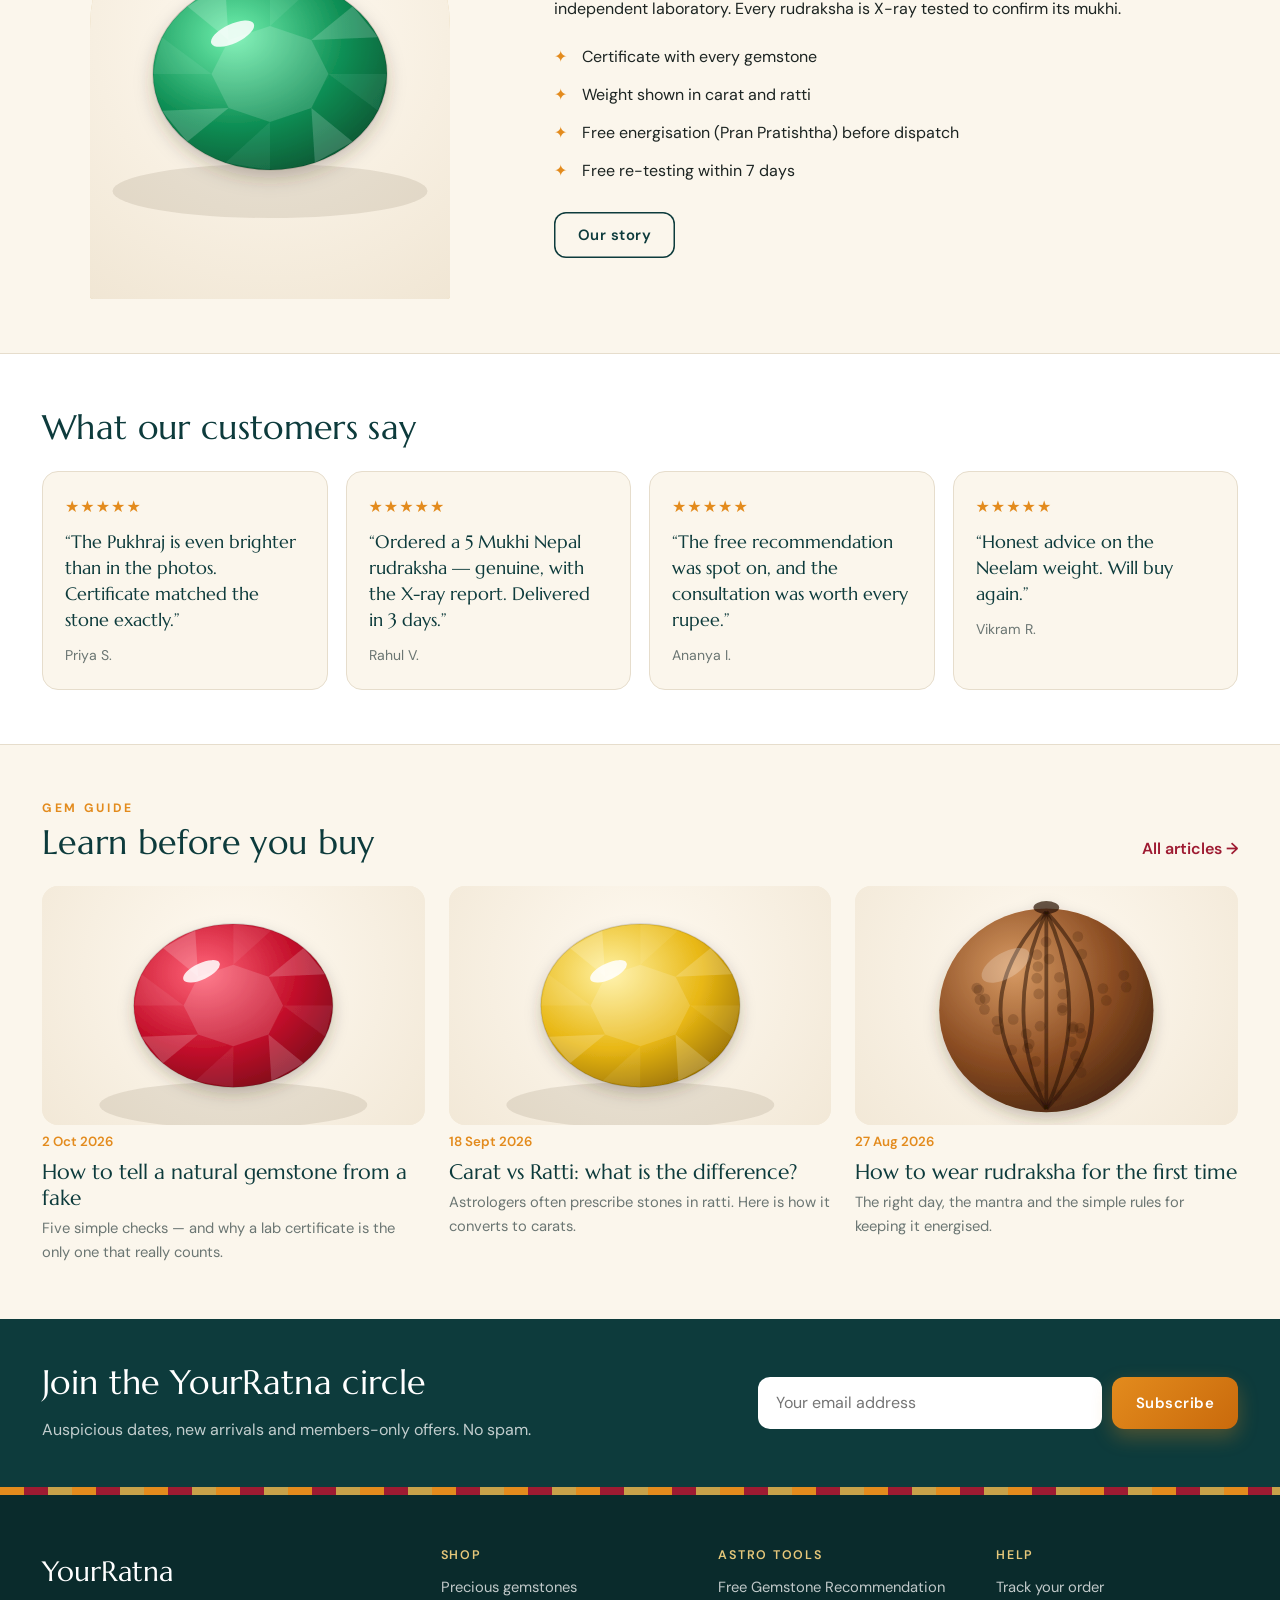
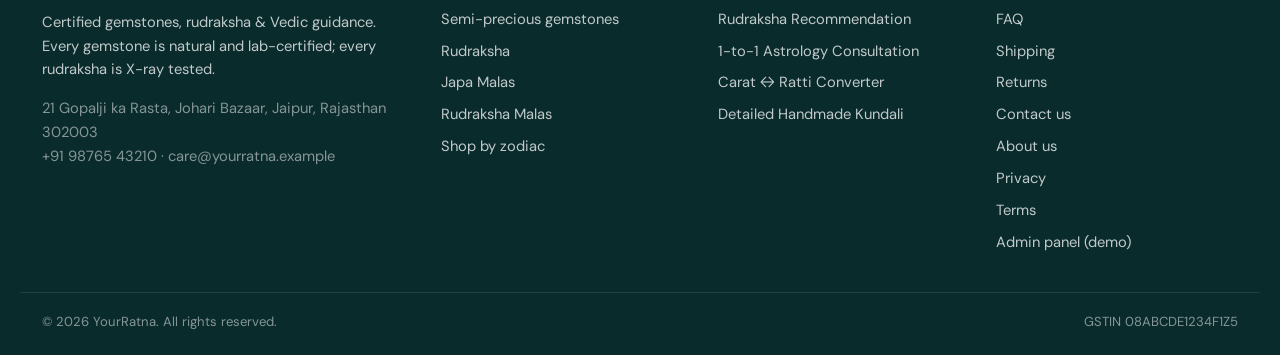
==== commit b9452c90: "YourRatna: gemstones, rudraksha & astro tools (no jewellery), new theme, enquiries admin" ====
--- a/index.html
+++ b/index.html
@@ -3,14 +3,14 @@
 <head>
 <meta charset="utf-8">
 <meta name="viewport" content="width=device-width, initial-scale=1">
-<title>Sitara Gems — Certified Gemstones &amp; Fine Jewellery (Demo)</title>
-<meta name="description" content="Demo jewellery store: certified gemstones, rings, pendants, earrings and necklaces, with a full admin panel.">
-<meta name="theme-color" content="#1d1a2e">
-<link rel="icon" href="data:image/svg+xml,%3Csvg xmlns='http://www.w3.org/2000/svg' viewBox='0 0 32 32'%3E%3Cpath d='M16 3 27 12 16 29 5 12Z' fill='%23c9a14a'/%3E%3Cpath d='M5 12h22M11 12l5 17 5-17M11 12l5-9 5 9' stroke='%231d1a2e' stroke-width='1.2' fill='none'/%3E%3C/svg%3E">
+<title>YourRatna — Certified Gemstones, Rudraksha &amp; Vedic Guidance (Demo)</title>
+<meta name="description" content="Demo store: certified gemstones, rudraksha, japa malas and astro tools, with a full admin panel.">
+<meta name="theme-color" content="#0d3b3c">
+<link rel="icon" href="data:image/svg+xml,%3Csvg xmlns='http://www.w3.org/2000/svg' viewBox='0 0 32 32'%3E%3Cpath d='M16 3 27 12 16 29 5 12Z' fill='%23e38b1d'/%3E%3C/svg%3E">
 <link rel="preconnect" href="https://fonts.googleapis.com">
 <link rel="preconnect" href="https://fonts.gstatic.com" crossorigin>
-<link href="https://fonts.googleapis.com/css2?family=Cormorant+Garamond:wght@500;600;700&family=Jost:wght@400;500;600&display=swap" rel="stylesheet">
-<link rel="stylesheet" href="css/store.css?v=1">
+<link href="https://fonts.googleapis.com/css2?family=Marcellus&family=DM+Sans:wght@400;500;600;700&display=swap" rel="stylesheet">
+<link rel="stylesheet" href="css/store.css?v=2">
 </head>
 <body>
 <div class="demo-ribbon">Demo store · nothing is really charged · <a href="admin/">Open admin panel →</a></div>
@@ -22,6 +22,6 @@
 <div class="scrim" id="scrim"></div>
 <div class="toast" id="toast" role="status"></div>
 <div class="modal" id="modal" aria-hidden="true"></div>
-<script type="module" src="js/store.js?v=1"></script>
+<script type="module" src="js/store.js?v=2"></script>
 </body>
 </html>
--- a/css/store.css
+++ b/css/store.css
@@ -1,330 +1,410 @@
+/* YourRatna — "temple dusk" theme: deep teal, kumkum red and saffron gold,
+   arch-framed imagery and a faint mandala motif. */
 :root{
-  --ink:#1d1a2e; --ink-2:#3c3752; --muted:#6f6a80; --line:#e9e2d6; --cream:#faf6ef; --cream-2:#f3ecdf;
-  --gold:#b98d34; --gold-2:#d8b45f; --wine:#6e1d34; --forest:#1d4a3c; --ok:#1f7a4d; --bad:#b4232c;
-  --r:14px; --shadow:0 10px 30px rgba(29,26,46,.08);
-  --serif:'Cormorant Garamond',Georgia,serif; --sans:'Jost',system-ui,sans-serif;
+  --teal:#0d3b3c; --teal-2:#14595a; --teal-3:#e3efec; --kum:#9e1b32; --kum-2:#7a1022; --saf:#e38b1d; --gold:#c8a24a; --gold-2:#e6c77a;
+  --ink:#1c2422; --ink-2:#3d4a47; --muted:#6b7673; --line:#e6ddcc; --ivory:#fbf6ec; --ivory-2:#f4ecdc;
+  --ok:#1f7a4d; --bad:#b4232c; --r:16px; --shadow:0 14px 34px rgba(13,59,60,.12);
+  --serif:'Marcellus',Georgia,serif; --sans:'DM Sans',system-ui,sans-serif;
+  --mandala:url("data:image/svg+xml,%3Csvg xmlns='http://www.w3.org/2000/svg' viewBox='0 0 200 200'%3E%3Cg fill='none' stroke='%23c8a24a' stroke-width='.8'%3E%3Ccircle cx='100' cy='100' r='96'/%3E%3Ccircle cx='100' cy='100' r='70'/%3E%3Ccircle cx='100' cy='100' r='40'/%3E%3Ccircle cx='100' cy='100' r='14'/%3E%3Cg id='p'%3E%3Cpath d='M100 4c14 22 14 44 0 66-14-22-14-44 0-66zM100 30c26 10 34 30 26 52M100 30c-26 10-34 30-26 52'/%3E%3C/g%3E%3Cuse href='%23p' transform='rotate(30 100 100)'/%3E%3Cuse href='%23p' transform='rotate(60 100 100)'/%3E%3Cuse href='%23p' transform='rotate(90 100 100)'/%3E%3Cuse href='%23p' transform='rotate(120 100 100)'/%3E%3Cuse href='%23p' transform='rotate(150 100 100)'/%3E%3Cuse href='%23p' transform='rotate(180 100 100)'/%3E%3Cuse href='%23p' transform='rotate(210 100 100)'/%3E%3Cuse href='%23p' transform='rotate(240 100 100)'/%3E%3Cuse href='%23p' transform='rotate(270 100 100)'/%3E%3Cuse href='%23p' transform='rotate(300 100 100)'/%3E%3Cuse href='%23p' transform='rotate(330 100 100)'/%3E%3C/g%3E%3C/svg%3E");
 }
 *{box-sizing:border-box}
 html{scroll-behavior:smooth}
-body{margin:0;font:16px/1.6 var(--sans);color:var(--ink);background:#fff;-webkit-font-smoothing:antialiased}
+body{margin:0;font:16px/1.62 var(--sans);color:var(--ink);background:var(--ivory);-webkit-font-smoothing:antialiased}
 img{max-width:100%;display:block}
+svg{display:block}
 a{color:inherit;text-decoration:none}
-h1,h2,h3{font-family:var(--serif);font-weight:600;line-height:1.15;margin:0 0 .4em}
-h1{font-size:clamp(2rem,4.5vw,3.1rem)} h2{font-size:clamp(1.6rem,3vw,2.2rem)} h3{font-size:1.4rem}
-h4{margin:0 0 .5em;font-size:.82rem;letter-spacing:.12em;text-transform:uppercase;color:var(--muted)}
+h1,h2,h3{font-family:var(--serif);font-weight:400;line-height:1.18;margin:0 0 .45em;letter-spacing:.01em}
+h1{font-size:clamp(2rem,4.4vw,3rem)} h2{font-size:clamp(1.55rem,2.8vw,2.1rem)} h3{font-size:1.35rem}
+h4{margin:0 0 .5em;font-size:.78rem;letter-spacing:.14em;text-transform:uppercase;color:var(--muted);font-weight:600}
 p{margin:0 0 1em}
-.wrap{max-width:1240px;margin:0 auto;padding-left:20px;padding-right:20px}
-.narrow{max-width:760px}
+.wrap{max-width:1240px;margin:0 auto;padding-left:22px;padding-right:22px}
+.narrow{max-width:780px}
 .muted{color:var(--muted)} .small{font-size:.88rem} .err{color:var(--bad)} .ok{color:var(--ok)}
-.eyebrow{font-size:.78rem;letter-spacing:.2em;text-transform:uppercase;color:var(--gold);font-weight:600;margin-bottom:.6em}
+.eyebrow{font-size:.76rem;letter-spacing:.22em;text-transform:uppercase;color:var(--saf);font-weight:700;margin:0 0 .5em}
+.orn{color:var(--gold)}
 .only-m{display:none!important}
 .count[hidden]{display:none}
-svg{display:block}
+
+/* arch frames — the signature shape of this theme */
+.arch{display:block;overflow:hidden;border-radius:999px 999px 18px 18px;background:var(--ivory-2);box-shadow:inset 0 0 0 1px rgba(200,162,74,.35)}
+.arch>svg,.arch>img{width:100%;height:100%;object-fit:cover;aspect-ratio:4/5}
+.arch.sm>svg,.arch.sm>img{aspect-ratio:1}
+.arch.big{border-radius:999px 999px 26px 26px}
 
 /* buttons */
-.btn{display:inline-flex;align-items:center;justify-content:center;gap:8px;border:0;border-radius:999px;background:var(--ink);color:#fff;
-  font:600 .92rem var(--sans);letter-spacing:.04em;padding:13px 26px;cursor:pointer;transition:.2s}
-.btn:hover{background:var(--ink-2);transform:translateY(-1px)}
+.btn{display:inline-flex;align-items:center;justify-content:center;gap:8px;border:0;border-radius:12px;background:var(--teal);color:#fff;
+  font:600 .93rem var(--sans);letter-spacing:.03em;padding:13px 24px;cursor:pointer;transition:.2s}
+.btn:hover{background:var(--teal-2);transform:translateY(-1px)}
 .btn:disabled{opacity:.45;cursor:not-allowed;transform:none}
-.btn.gold{background:var(--gold);color:#fff}.btn.gold:hover{background:#a37a28}
-.btn.ghost{background:transparent;color:var(--ink);box-shadow:inset 0 0 0 1.5px var(--ink)}
-.btn.sm{padding:9px 16px;font-size:.84rem}.btn.big{padding:16px 30px;font-size:1rem}.btn.full{width:100%}
-.link{background:none;border:0;padding:0;color:var(--gold);font:inherit;cursor:pointer;text-decoration:underline}
-.icon-btn{position:relative;background:none;border:0;color:var(--ink);cursor:pointer;padding:8px;border-radius:50%;display:inline-flex}
-.icon-btn:hover{background:var(--cream-2)}
-.count{position:absolute;top:0;right:0;background:var(--gold);color:#fff;font-size:.68rem;min-width:17px;height:17px;border-radius:9px;display:grid;place-items:center;padding:0 4px}
+.btn.gold{background:linear-gradient(135deg,var(--saf),#c96a0c);color:#fff;box-shadow:0 8px 20px rgba(227,139,29,.3)}
+.btn.gold:hover{filter:brightness(1.05)}
+.btn.ghost{background:transparent;color:var(--teal);box-shadow:inset 0 0 0 1.5px var(--teal)}
+.btn.sm{padding:9px 16px;font-size:.84rem;border-radius:10px}.btn.big{padding:16px 28px;font-size:1rem}.btn.full{width:100%}
+.link{background:none;border:0;padding:0;color:var(--kum);font:inherit;cursor:pointer;text-decoration:underline;text-underline-offset:3px}
+.icon-btn{position:relative;background:none;border:0;color:var(--teal);cursor:pointer;padding:8px;border-radius:10px;display:inline-flex}
+.icon-btn:hover{background:var(--teal-3)}
+.count{position:absolute;top:1px;right:1px;background:var(--kum);color:#fff;font-size:.66rem;min-width:17px;height:17px;border-radius:9px;display:grid;place-items:center;padding:0 4px}
 
 /* chrome */
-.demo-ribbon{background:#efe6d2;color:var(--ink-2);text-align:center;font-size:.8rem;padding:5px 12px}
-.demo-ribbon a{color:var(--wine);font-weight:600}
-.announce{background:var(--ink);color:#f5e7c4;text-align:center;font-size:.82rem;letter-spacing:.04em;padding:8px 16px}
-.hdr{position:sticky;top:0;z-index:30;background:rgba(255,255,255,.96);backdrop-filter:blur(8px);border-bottom:1px solid var(--line)}
-.hdr-in{display:flex;align-items:center;gap:22px;height:72px}
-.logo{font-family:var(--serif);font-size:1.75rem;font-weight:700;letter-spacing:.02em;white-space:nowrap;display:flex;align-items:center;gap:8px}
-.logo-mark{color:var(--gold);font-size:1.35rem;font-family:var(--sans)}
-.logo.light{color:#fff}
-.search{flex:1;max-width:520px;margin-left:auto;display:flex;border:1px solid var(--line);border-radius:999px;background:var(--cream);overflow:hidden}
-.search input{flex:1;border:0;background:none;padding:10px 18px;font:inherit;min-width:0}
+.demo-ribbon{background:var(--ivory-2);color:var(--ink-2);text-align:center;font-size:.8rem;padding:5px 12px}
+.demo-ribbon a{color:var(--kum);font-weight:600}
+.announce{background:var(--kum);color:#ffe9c2;text-align:center;font-size:.82rem;letter-spacing:.03em;padding:8px 16px}
+.hdr{position:sticky;top:0;z-index:30;background:rgba(251,246,236,.97);backdrop-filter:blur(8px);border-bottom:1px solid var(--line)}
+.hdr-in{display:flex;align-items:center;gap:22px;height:74px}
+.logo{font-family:var(--serif);font-size:1.75rem;color:var(--teal);white-space:nowrap;display:flex;align-items:center;gap:10px}
+.logo-mark{width:30px;height:34px;background:linear-gradient(160deg,var(--saf),var(--kum));border-radius:999px 999px 6px 6px;position:relative;flex:none}
+.logo-mark:after{content:"";position:absolute;inset:8px 9px 9px;border-radius:999px 999px 3px 3px;background:var(--ivory)}
+.logo.light{color:#fff}.logo.light .logo-mark:after{background:var(--teal)}
+.search{flex:1;max-width:500px;margin-left:auto;display:flex;border:1px solid var(--line);border-radius:12px;background:#fff;overflow:hidden}
+.search input{flex:1;border:0;background:none;padding:11px 16px;font:inherit;min-width:0}
 .search input:focus{outline:none}
-.search button{border:0;background:none;padding:0 16px;color:var(--ink-2);cursor:pointer}
-.hdr-icons{display:flex;gap:4px}
-.menu{border-top:1px solid var(--line)}
-.menu-in{display:flex;gap:30px;height:48px;align-items:center;font-size:.9rem;letter-spacing:.04em}
-.menu-in>a,.mega-wrap>a{padding:12px 0;border-bottom:2px solid transparent}
-.menu-in>a:hover,.mega-wrap:hover>a{border-color:var(--gold);color:var(--gold)}
+.search button{border:0;background:none;padding:0 14px;color:var(--teal);cursor:pointer}
+.hdr-icons{display:flex;gap:2px}
+.menu{background:var(--teal);color:#e8f1ef}
+.menu-in{display:flex;gap:26px;height:50px;align-items:center;font-size:.93rem}
+.menu-in>a,.mega-wrap>a{padding:13px 0;border-bottom:2px solid transparent;white-space:nowrap}
+.menu-in>a:hover,.mega-wrap:hover>a{border-color:var(--gold-2);color:#fff}
+.menu-cta{margin-left:auto;background:var(--saf);color:#fff!important;padding:7px 14px!important;border-radius:999px;border:0!important;font-weight:600}
+.car{font-size:.7rem;opacity:.7}
 .mega-wrap{position:relative}
-.mega{position:absolute;top:100%;left:-20px;width:520px;background:#fff;border:1px solid var(--line);border-radius:var(--r);box-shadow:var(--shadow);
-  padding:16px;display:grid;grid-template-columns:1fr 1fr;gap:2px;opacity:0;visibility:hidden;transform:translateY(6px);transition:.18s}
+.mega{position:absolute;top:100%;left:-18px;min-width:280px;background:#fff;color:var(--ink);border:1px solid var(--line);border-top:3px solid var(--saf);border-radius:0 0 var(--r) var(--r);box-shadow:var(--shadow);
+  padding:18px;display:grid;gap:4px 26px;opacity:0;visibility:hidden;transform:translateY(6px);transition:.18s;z-index:5}
+.mega.wide{grid-template-columns:1fr 1fr .8fr;width:760px}
 .mega-wrap:hover .mega{opacity:1;visibility:visible;transform:none}
-.mega a{padding:8px 10px;border-radius:8px;display:flex;align-items:center;gap:8px}
-.mega a:hover{background:var(--cream)} .mega small{color:var(--muted)}
-.mega i,.opts i{width:12px;height:12px;border-radius:50%;display:inline-block;box-shadow:inset 0 0 0 1px rgba(0,0,0,.15)}
+.mega h5{margin:0 0 6px;font-size:.72rem;letter-spacing:.14em;text-transform:uppercase;color:var(--saf)}
+.mega a{padding:6px 8px;border-radius:8px;display:flex;align-items:center;gap:8px;font-size:.92rem}
+.mega a:hover{background:var(--ivory)} .mega small{color:var(--muted)}
+.mega i,.opts i{width:12px;height:12px;border-radius:50%;display:inline-block;box-shadow:inset 0 0 0 1px rgba(0,0,0,.15);flex:none}
+.mukhi{display:grid;grid-template-columns:repeat(7,1fr);gap:4px;margin-bottom:6px}
+.mukhi a{justify-content:center;border:1px solid var(--line);padding:6px 0}
+
+/* mandala decoration */
+.mandala{position:absolute;right:-140px;top:50%;width:620px;height:620px;transform:translateY(-50%);background:var(--mandala) center/contain no-repeat;opacity:.22;pointer-events:none;animation:spin 140s linear infinite}
+.mandala.soft{opacity:.12;width:420px;height:420px;right:-90px}
+@keyframes spin{to{transform:translateY(-50%) rotate(360deg)}}
+@media (prefers-reduced-motion:reduce){.mandala{animation:none}}
 
 /* hero */
 .hero{position:relative;overflow:hidden}
-.slide{display:none;color:#fff}
-.slide.on{display:block;animation:fade .6s}
+.slide{display:none;color:#fff;position:relative;overflow:hidden}
+.slide.on{display:block;animation:fade .7s}
 @keyframes fade{from{opacity:0}to{opacity:1}}
-.t-navy{background:radial-gradient(circle at 80% 40%,#3a3463,#1d1a2e 60%)}
-.t-wine{background:radial-gradient(circle at 80% 40%,#9b3553,#4a1124 62%)}
-.t-forest{background:radial-gradient(circle at 80% 40%,#2f6e59,#13332a 62%)}
-.slide-in{display:grid;grid-template-columns:1.1fr .9fr;align-items:center;gap:30px;min-height:470px;padding-top:30px;padding-bottom:30px}
-.slide-txt h1{color:#fff;font-size:clamp(2.3rem,5.4vw,4rem)}
-.slide-txt p{font-size:1.1rem;color:rgba(255,255,255,.82);max-width:520px}
+.t-teal{background:radial-gradient(circle at 78% 50%,#1d6e6f,#0d3b3c 60%)}
+.t-kumkum{background:radial-gradient(circle at 78% 50%,#c0364d,#5c0b1a 64%)}
+.t-dusk{background:linear-gradient(120deg,#2b1d3d,#0d3b3c)}
+.slide-in{position:relative;display:grid;grid-template-columns:1.15fr .85fr;align-items:center;gap:30px;min-height:480px;padding-top:34px;padding-bottom:40px}
+.slide-txt h1{color:#fff;font-size:clamp(2.3rem,5.2vw,3.9rem)}
+.slide-txt p{font-size:1.1rem;color:rgba(255,255,255,.85);max-width:520px}
 .slide-txt .eyebrow{color:var(--gold-2)}
-.slide-art{max-width:400px;justify-self:center;width:100%;border-radius:50%;overflow:hidden;box-shadow:0 30px 70px rgba(0,0,0,.35)}
-.slide-art img{aspect-ratio:1;object-fit:cover;width:100%}
-.dots{position:absolute;bottom:18px;left:0;right:0;display:flex;justify-content:center;gap:8px}
+.slide-art{max-width:330px;justify-self:center;width:100%}
+.slide-art .arch{box-shadow:0 0 0 6px rgba(230,199,122,.35),0 30px 70px rgba(0,0,0,.35);background:var(--ivory)}
+.dots{position:absolute;bottom:16px;left:0;right:0;display:flex;justify-content:center;gap:8px}
 .dots button{width:9px;height:9px;border-radius:50%;border:0;background:rgba(255,255,255,.4);cursor:pointer;padding:0}
 .dots button.on{background:var(--gold-2);width:26px;border-radius:6px}
 
-.trust{display:grid;grid-template-columns:repeat(4,1fr);gap:16px;padding-top:28px;padding-bottom:28px;border-bottom:1px solid var(--line)}
+.trust{display:grid;grid-template-columns:repeat(4,1fr);gap:16px;padding-top:26px;padding-bottom:26px}
 .trust div{display:grid;grid-template-columns:auto 1fr;column-gap:12px;align-items:center}
-.trust svg{grid-row:span 2;color:var(--gold)} .trust b{font-size:.95rem} .trust span{font-size:.84rem;color:var(--muted)}
+.trust svg{grid-row:span 2;color:var(--saf)} .trust b{font-size:.95rem;color:var(--teal)} .trust span{font-size:.84rem;color:var(--muted)}
 
 /* sections */
-.sec{padding-top:56px;padding-bottom:56px}
-.sec-hd{display:flex;justify-content:space-between;align-items:baseline;margin-bottom:24px;gap:12px}
-.sec-hd a{color:var(--gold);font-weight:500;white-space:nowrap}
-.band{background:var(--cream)}
-.band.dark{background:var(--ink);color:#fff}.band.dark .sec-hd a{color:var(--gold-2)}
-.cats{display:grid;grid-template-columns:repeat(5,1fr);gap:18px}
-.cat{text-align:center}
-.cat-img{border-radius:50%;overflow:hidden;aspect-ratio:1;margin-bottom:12px;transition:.3s;box-shadow:0 0 0 1px var(--line)}
-.cat-img img{width:100%;height:100%;object-fit:cover}
-.cat:hover .cat-img{transform:translateY(-4px);box-shadow:var(--shadow)}
-.cat b{display:block;font-family:var(--serif);font-size:1.3rem}.cat span{font-size:.84rem;color:var(--muted)}
-.gems{display:grid;grid-template-columns:repeat(6,1fr);gap:14px}
-.gem{background:#fff;border-radius:var(--r);padding:12px;text-align:center;transition:.25s;border:1px solid var(--line)}
-.gem:hover{transform:translateY(-3px);box-shadow:var(--shadow)}
-.gem>div{border-radius:10px;overflow:hidden;margin-bottom:8px}
-.gem b{display:block;font-family:var(--serif);font-size:1.15rem}.gem span{font-size:.8rem;color:var(--muted)}
-.zod{display:grid;grid-template-columns:repeat(6,1fr);gap:12px}
-.z{border:1px solid rgba(255,255,255,.15);border-radius:var(--r);padding:16px 8px;text-align:center;transition:.2s}
-.z:hover{background:rgba(255,255,255,.06);border-color:var(--gold-2)}
-.z .sym{font-size:1.8rem;color:var(--gold-2);display:block;line-height:1}.z b{display:block;font-family:var(--serif);font-size:1.15rem;margin-top:6px}
-.z small{color:rgba(255,255,255,.65);font-size:.78rem}
-.zod.big .z{color:var(--ink);border-color:var(--line)}.zod.big .z small{color:var(--muted);display:block}.zod.big .z em{color:var(--gold);font-style:normal;font-weight:600;font-size:.88rem}
-.zod.big .z .sym{color:var(--gold)}
+.sec{padding-top:54px;padding-bottom:54px;position:relative}
+.sec-hd{display:grid;grid-template-columns:1fr auto;align-items:end;margin-bottom:24px;gap:4px 12px}
+.sec-hd .eyebrow{grid-column:1/-1;margin:0}
+.sec-hd h2{margin:0;color:var(--teal)}
+.sec-hd a{color:var(--kum);font-weight:600;white-space:nowrap}
+.band{background:#fff;border-top:1px solid var(--line);border-bottom:1px solid var(--line);position:relative;overflow:hidden}
+.band.dark{background:var(--teal);color:#fff;border:0}.band.dark h2{color:#fff}.band.dark .sec-hd a{color:var(--gold-2)}
+.gems{display:grid;grid-template-columns:repeat(11,1fr);gap:14px}
+.gems.big{grid-template-columns:repeat(6,1fr);gap:18px}
+.gem{text-align:center;transition:.25s}
+.gem .arch{margin-bottom:8px;transition:.25s}
+.gem:hover .arch{transform:translateY(-4px);box-shadow:var(--shadow),inset 0 0 0 1px rgba(200,162,74,.5)}
+.gem b{display:block;font-family:var(--serif);font-size:1.12rem;color:var(--teal)}.gem span{font-size:.8rem;color:var(--muted);display:block}
+.gem em{font-style:normal;font-size:.78rem;color:var(--saf);font-weight:600}
+.mukhi-row{display:grid;grid-template-columns:repeat(8,1fr);gap:14px}
+.mk{text-align:center}.mk .arch{margin-bottom:6px}.mk b{display:block;font-family:var(--serif);color:var(--teal)}.mk small{color:var(--muted);font-size:.78rem}
+.mk:hover .arch{box-shadow:var(--shadow)}
+.zod{display:grid;grid-template-columns:repeat(6,1fr);gap:12px;position:relative}
+.z{border:1px solid rgba(230,199,122,.3);border-radius:999px 999px 14px 14px;padding:18px 8px 14px;text-align:center;transition:.2s}
+.z:hover{background:rgba(255,255,255,.07);border-color:var(--gold-2)}
+.z .sym{font-size:1.9rem;color:var(--gold-2);display:block;line-height:1}.z b{display:block;font-family:var(--serif);font-size:1.15rem;margin-top:6px}
+.z small{color:rgba(255,255,255,.7);font-size:.78rem}
+.zod.big .z{color:var(--ink);border-color:var(--line);background:#fff}.zod.big .z small{color:var(--muted);display:block}.zod.big .z em{color:var(--kum);font-style:normal;font-weight:600;font-size:.86rem}
+.zod.big .z .sym{color:var(--saf)}.zod.big .z b{color:var(--teal)}
+
+/* recommendation band */
+.reco{background:linear-gradient(120deg,var(--kum-2),var(--kum) 55%,#b8452c);color:#fff;position:relative;overflow:hidden}
+.reco:before{content:"";position:absolute;left:-120px;top:-120px;width:420px;height:420px;background:var(--mandala) center/contain no-repeat;opacity:.18}
+.reco-in{position:relative;display:grid;grid-template-columns:1fr 1.1fr;gap:40px;align-items:center;padding-top:46px;padding-bottom:46px}
+.reco h2{color:#fff}.reco p{color:rgba(255,255,255,.85)}.reco .eyebrow{color:var(--gold-2)}
+.reco-form{display:grid;grid-template-columns:1fr 1fr;gap:10px 14px;background:rgba(255,255,255,.1);border:1px solid rgba(255,255,255,.2);padding:20px;border-radius:var(--r)}
+.reco-form label{font-size:.84rem;color:#ffe9d6}
+.reco-form input{display:block;width:100%;margin-top:5px;border:0;border-radius:10px;padding:11px 12px;font:inherit}
+.reco-form .btn{align-self:end}
+
+/* tools */
+.tools{display:grid;grid-template-columns:repeat(5,1fr);gap:16px}
+.tools.big{grid-template-columns:repeat(3,1fr)}
+.tool{display:flex;flex-direction:column;gap:10px;background:#fff;border:1px solid var(--line);border-radius:var(--r);padding:16px;transition:.2s}
+.tool:hover{box-shadow:var(--shadow);transform:translateY(-3px)}
+.tool .arch{max-width:120px}
+.tool b{display:block;font-family:var(--serif);font-size:1.15rem;color:var(--teal)}.tool span{font-size:.88rem;color:var(--muted)}
+.tool-page{display:grid;grid-template-columns:minmax(0,420px) 1fr;gap:34px;align-items:start}
+.tool-page.narrow{display:block;max-width:720px}
+.card-box{background:#fff;border:1px solid var(--line);border-radius:var(--r);padding:22px}
+.side-info .arch{max-width:150px;margin-bottom:12px}
+.result:empty{display:none}
+.res-hd{display:grid;grid-template-columns:120px 1fr;gap:20px;align-items:center;margin-bottom:22px}
+.fee{display:flex;justify-content:space-between;align-items:baseline;background:var(--ivory);border-radius:12px;padding:10px 14px;margin-bottom:16px}
+.fee b{font-family:var(--serif);font-size:1.6rem;color:var(--kum)}
+.conv{display:grid;grid-template-columns:repeat(4,1fr);gap:12px;margin-bottom:22px}
+.grid.three{grid-template-columns:repeat(3,1fr);margin-bottom:18px}
 
 /* product grid */
 .grid{display:grid;grid-template-columns:repeat(4,1fr);gap:22px}
-.card{position:relative;background:#fff;border-radius:var(--r);overflow:hidden;border:1px solid var(--line);display:flex;flex-direction:column;transition:.25s}
+.card{position:relative;background:#fff;border-radius:var(--r);border:1px solid var(--line);display:flex;flex-direction:column;transition:.25s;padding:14px 14px 0}
 .card:hover{box-shadow:var(--shadow);transform:translateY(-3px)}
-.card-img{position:relative;aspect-ratio:1;overflow:hidden;background:var(--cream)}
-.card-img>svg,.card-img>img{width:100%;height:100%;object-fit:cover;transition:transform .5s}
-.card:hover .card-img>svg,.card:hover .card-img>img{transform:scale(1.04)}
-.tag{position:absolute;top:10px;left:10px;background:var(--wine);color:#fff;font-size:.72rem;font-weight:600;letter-spacing:.04em;padding:3px 9px;border-radius:999px}
-.tag.gold{background:var(--gold)}.tag.dark{background:var(--ink)}
-.tag+.tag{top:38px}
-.wish{position:absolute;top:8px;right:8px;background:rgba(255,255,255,.9);border:0;border-radius:50%;width:36px;height:36px;display:grid;place-items:center;cursor:pointer;color:var(--ink-2)}
-.buy .wish{position:static;width:46px;height:46px;border:1.5px solid var(--line);background:#fff}
-.wish.on,.icon-btn.wish.on{color:var(--wine)}.wish.on svg{fill:currentColor}
-.card-b{padding:14px 16px 16px;display:flex;flex-direction:column;gap:6px;flex:1}
-.card-t{font-size:.95rem;line-height:1.35;display:-webkit-box;-webkit-line-clamp:2;-webkit-box-orient:vertical;overflow:hidden;min-height:2.7em}
-.card-t:hover{color:var(--gold)}
+.card-img{position:relative;display:block}
+.card-img .arch>svg,.card-img .arch>img{transition:transform .5s}
+.card:hover .card-img .arch>svg,.card:hover .card-img .arch>img{transform:scale(1.04)}
+.tag{position:absolute;top:8px;left:0;background:var(--kum);color:#fff;font-size:.7rem;font-weight:700;letter-spacing:.04em;padding:3px 10px;border-radius:0 999px 999px 0}
+.tag.gold{background:var(--saf)}.tag.dark{background:var(--ink)}
+.tag+.tag{top:36px}
+.wish{position:absolute;top:20px;right:20px;background:rgba(255,255,255,.92);border:0;border-radius:50%;width:36px;height:36px;display:grid;place-items:center;cursor:pointer;color:var(--teal);box-shadow:0 2px 8px rgba(0,0,0,.08)}
+.wish.on,.icon-btn.wish.on{color:var(--kum)}.wish.on svg{fill:currentColor}
+.card-b{padding:12px 2px 16px;display:flex;flex-direction:column;gap:5px;flex:1}
+.card-t{font-family:var(--serif);font-size:1.06rem;line-height:1.3;color:var(--teal);display:-webkit-box;-webkit-line-clamp:2;-webkit-box-orient:vertical;overflow:hidden;min-height:2.6em}
+.card-t:hover{color:var(--kum)}
+.card-s{font-size:.8rem;color:var(--muted)}
 .card-r{font-size:.82rem;color:var(--muted);display:flex;align-items:center;gap:6px;flex-wrap:wrap}
-.stars{color:var(--gold);letter-spacing:1px}.stars i{color:#d9d2c5;font-style:normal}
-.price{font-weight:600;font-size:1.05rem;margin-top:auto}
-.price s{color:var(--muted);font-weight:400;font-size:.88rem;margin-left:6px}
-.price.big{font-size:1.7rem;margin:10px 0 2px}
-.save{background:#e9f6ee;color:var(--ok);font-size:.82rem;padding:2px 10px;border-radius:999px;vertical-align:middle}
+.stars{color:var(--saf);letter-spacing:1px}.stars i{color:#d9cfbd;font-style:normal}
+.price{font-weight:700;font-size:1.06rem;margin-top:auto;color:var(--ink)}
+.price small{font-weight:400;color:var(--muted);font-size:.78rem}
+.price s{color:var(--muted);font-weight:400;font-size:.86rem;margin-left:6px}
+.price.big{font-size:1.8rem;margin:10px 0 2px;font-family:var(--serif);font-weight:400}
+.save{background:#e9f6ee;color:var(--ok);font-size:.8rem;padding:2px 10px;border-radius:999px;vertical-align:middle;font-family:var(--sans)}
 
 /* split / reviews / posts / newsletter */
-.split{display:grid;grid-template-columns:1fr 1fr;gap:56px;align-items:center}
-.split-art{border-radius:24px;overflow:hidden;box-shadow:var(--shadow)}
+.split{display:grid;grid-template-columns:.8fr 1.2fr;gap:56px;align-items:center}
+.split-art{max-width:360px;justify-self:center;width:100%}
 .ticks{list-style:none;padding:0;margin:0 0 1.4em}
 .ticks li{padding:6px 0 6px 28px;position:relative}
-.ticks li:before{content:"◆";position:absolute;left:0;color:var(--gold);font-size:.8rem;top:9px}
+.ticks li:before{content:"✦";position:absolute;left:0;color:var(--saf);top:6px}
 .revs{display:grid;grid-template-columns:repeat(4,1fr);gap:18px}
-.rev{margin:0;background:#fff;border-radius:var(--r);padding:22px;border:1px solid var(--line)}
-.rev blockquote{margin:10px 0;font-family:var(--serif);font-size:1.15rem;line-height:1.4}
+.rev{margin:0;background:var(--ivory);border-radius:var(--r);padding:22px;border:1px solid var(--line)}
+.rev blockquote{margin:10px 0;font-family:var(--serif);font-size:1.12rem;line-height:1.45;color:var(--teal)}
 .rev figcaption{color:var(--muted);font-size:.88rem}
 .posts{display:grid;grid-template-columns:repeat(3,1fr);gap:24px}
 .post{display:flex;flex-direction:column;gap:6px}
-.post-img{border-radius:var(--r);overflow:hidden;aspect-ratio:16/10;background:var(--cream)}
+.post-img{border-radius:var(--r);overflow:hidden;aspect-ratio:16/10;background:var(--ivory-2)}
 .post-img>svg,.post-img>img{width:100%;height:100%;object-fit:cover}
-.post small{color:var(--gold);font-weight:500}.post b{font-family:var(--serif);font-size:1.35rem;line-height:1.2}.post span{color:var(--muted);font-size:.92rem}
-.news{background:linear-gradient(120deg,#2a2440,#1d1a2e);color:#fff}
+.post small{color:var(--saf);font-weight:600}.post b{font-family:var(--serif);font-size:1.3rem;line-height:1.25;color:var(--teal);font-weight:400}.post span{color:var(--muted);font-size:.92rem}
+.news{background:var(--teal);color:#fff;position:relative;overflow:hidden}
 .news-in{display:flex;align-items:center;justify-content:space-between;gap:30px;padding-top:44px;padding-bottom:44px}
 .news h2{color:#fff}.news p{color:rgba(255,255,255,.75);margin:0}
 .news form{display:flex;gap:10px;flex:0 1 480px}
-.news input{flex:1;border:0;border-radius:999px;padding:13px 20px;font:inherit;min-width:0}
+.news input{flex:1;border:0;border-radius:12px;padding:13px 18px;font:inherit;min-width:0}
 
 /* footer */
-.ftr{background:#15131f;color:rgba(255,255,255,.75);font-size:.92rem;margin-top:0}
-.ftr-grid{display:grid;grid-template-columns:1.6fr 1fr 1fr 1fr;gap:36px;padding-top:54px;padding-bottom:36px}
-.ftr h4{color:#fff}.ftr a{display:block;padding:4px 0}.ftr a:hover{color:var(--gold-2)}
+.ftr{background:#0a2b2c;color:rgba(255,255,255,.75);font-size:.92rem}
+.ftr-band{height:8px;background:repeating-linear-gradient(90deg,var(--saf) 0 24px,var(--kum) 24px 48px,var(--gold) 48px 72px)}
+.ftr-grid{display:grid;grid-template-columns:1.5fr 1fr 1fr 1fr;gap:36px;padding-top:50px;padding-bottom:34px}
+.ftr h4{color:var(--gold-2)}.ftr a{display:block;padding:4px 0}.ftr a:hover{color:#fff}
 .ftr .logo{margin-bottom:12px}.ftr .muted{color:rgba(255,255,255,.5)}
 .ftr-bot{display:flex;justify-content:space-between;border-top:1px solid rgba(255,255,255,.1);padding-top:18px;padding-bottom:22px;font-size:.82rem;color:rgba(255,255,255,.5);gap:12px;flex-wrap:wrap}
 
 /* listing */
-.page-hd{background:var(--cream);padding:34px 0 26px;border-bottom:1px solid var(--line)}
-.page-hd p{color:var(--muted);margin:0}
-.crumbs{font-size:.84rem;color:var(--muted);margin:16px 0 10px}.crumbs a:hover{color:var(--gold)}
+.page-hd{background:linear-gradient(180deg,#fff,var(--ivory));padding:30px 0 24px;border-bottom:1px solid var(--line);position:relative;overflow:hidden}
+.page-hd h1{color:var(--teal)}
+.page-hd p{color:var(--muted);margin:0;max-width:760px}
+.crumbs{font-size:.84rem;color:var(--muted);margin:16px 0 10px}.crumbs a:hover{color:var(--kum)}
 .page-hd .crumbs{margin-top:0}
-.shop{display:grid;grid-template-columns:240px 1fr;gap:36px;padding-top:30px;padding-bottom:60px}
+.shop{display:grid;grid-template-columns:250px 1fr;gap:34px;padding-top:28px;padding-bottom:60px}
 .filters h4{margin-top:22px}.filters h4:first-of-type{margin-top:0}
 .opts{display:flex;flex-direction:column;gap:2px}
-.opts a{padding:6px 10px;border-radius:8px;font-size:.92rem;display:flex;align-items:center;gap:8px}
-.opts a:hover{background:var(--cream)}.opts a.on{background:var(--ink);color:#fff}
-.clear{display:inline-block;margin-top:20px;color:var(--wine);font-size:.9rem;text-decoration:underline}
+.opts.scroll{max-height:320px;overflow:auto}
+.opts.chips-sm{flex-direction:row;flex-wrap:wrap;gap:6px}.opts.chips-sm a{border:1px solid var(--line);padding:4px 10px}
+.opts a{padding:6px 10px;border-radius:9px;font-size:.92rem;display:flex;align-items:center;gap:8px}
+.opts a small{color:var(--muted)}
+.opts a:hover{background:#fff}.opts a.on{background:var(--teal);color:#fff}.opts a.on small{color:#cfe4e1}
+.clear{display:inline-block;margin-top:20px;color:var(--kum);font-size:.9rem;text-decoration:underline}
 .toolbar{display:flex;align-items:center;justify-content:space-between;gap:12px;margin-bottom:18px;color:var(--muted);font-size:.92rem}
-.toolbar select{font:inherit;border:1px solid var(--line);border-radius:999px;padding:7px 12px;margin-left:6px;background:#fff}
+.toolbar select{font:inherit;border:1px solid var(--line);border-radius:10px;padding:7px 12px;margin-left:6px;background:#fff}
 .empty{text-align:center;padding:60px 20px;color:var(--muted)}
-.empty svg{width:44px;height:44px;margin:0 auto 12px;color:var(--gold)}
+.empty svg{width:44px;height:44px;margin:0 auto 12px;color:var(--saf)}
 
 /* product page */
-.pdp{display:grid;grid-template-columns:1.05fr 1fr;gap:50px;padding-bottom:30px}
-.main-img{border-radius:20px;overflow:hidden;aspect-ratio:1;background:var(--cream)}
-.main-img>svg,.main-img>img{width:100%;height:100%;object-fit:cover}
+.pdp{display:grid;grid-template-columns:.9fr 1.1fr;gap:54px;padding-bottom:30px}
+.gallery{max-width:460px;width:100%;justify-self:center}
 .thumbs{display:flex;gap:10px;margin-top:12px}
-.thumbs button{border:2px solid transparent;border-radius:10px;padding:0;width:72px;overflow:hidden;cursor:pointer;background:none}
-.thumbs button.on{border-color:var(--gold)}
+.thumbs button{border:2px solid transparent;border-radius:12px;padding:0;width:72px;overflow:hidden;cursor:pointer;background:none}
+.thumbs button.on{border-color:var(--saf)}
 .cert{display:flex;gap:8px;align-items:center;color:var(--ok);font-size:.9rem;margin-top:14px}.cert svg{width:22px;height:22px}
-.info h1{font-size:clamp(1.8rem,3vw,2.5rem)}
-.specs{display:grid;grid-template-columns:1fr 1fr;gap:10px;margin:20px 0;padding:16px;border:1px solid var(--line);border-radius:var(--r)}
-.specs div{margin:0}.specs dt{font-size:.78rem;color:var(--muted);text-transform:uppercase;letter-spacing:.08em}.specs dd{margin:0;font-weight:500}
-.sizes{margin:6px 0 18px}.row-sb{display:flex;justify-content:space-between;align-items:center;margin-bottom:8px}
+.info h1{font-size:clamp(1.7rem,3vw,2.4rem);color:var(--teal)}
+.specs{display:grid;grid-template-columns:1fr 1fr;gap:12px 18px;margin:18px 0;padding:16px;background:#fff;border:1px solid var(--line);border-radius:var(--r)}
+.specs div{margin:0}.specs dt{font-size:.74rem;color:var(--muted);text-transform:uppercase;letter-spacing:.08em}.specs dd{margin:0;font-weight:500}
+.sizes{margin:16px 0}.row-sb{display:flex;justify-content:space-between;align-items:center;margin-bottom:8px}
+.row-sb .link{font-size:.88rem}
 .chips{display:flex;gap:8px;flex-wrap:wrap}
-.chips button{min-width:44px;height:44px;border:1.5px solid var(--line);border-radius:10px;background:#fff;font:inherit;cursor:pointer}
-.chips button.on{border-color:var(--ink);background:var(--ink);color:#fff}
-.shake{animation:shake .4s}@keyframes shake{25%{transform:translateX(-6px)}75%{transform:translateX(6px)}}
+.chips button{border:1.5px solid var(--line);border-radius:12px;background:#fff;font:inherit;cursor:pointer;padding:8px 12px;display:flex;flex-direction:column;align-items:center;line-height:1.2;min-width:84px}
+.chips button small{font-size:.72rem;color:var(--muted)}
+.chips button.on{border-color:var(--teal);background:var(--teal);color:#fff}.chips button.on small{color:#cfe4e1}
+.energise{display:flex;gap:10px;align-items:flex-start;background:#fff8ec;border:1px dashed var(--gold);border-radius:12px;padding:12px 14px;cursor:pointer}
+.energise input{margin-top:4px;accent-color:var(--saf)}.energise small{display:block;color:var(--muted)}
+.energise-in{display:grid;grid-template-columns:1fr 1fr;gap:8px;margin:8px 0 14px}
+.energise-in input{border:1px solid var(--line);border-radius:10px;padding:9px 12px;font:inherit;min-width:0}
+.energise-in.off{display:none}
 .buy{display:flex;gap:10px;align-items:center;flex-wrap:wrap}
 .buy .btn{flex:1;min-width:140px}
-.qty{display:inline-flex;align-items:center;border:1px solid var(--line);border-radius:999px;margin-top:6px}
+.buy .wish{position:static;width:46px;height:46px;border:1.5px solid var(--line);background:#fff;box-shadow:none;border-radius:12px}
+.qty{display:inline-flex;align-items:center;border:1px solid var(--line);border-radius:10px;margin-top:6px;background:#fff}
 .qty button{border:0;background:none;width:30px;height:30px;font-size:1.1rem;cursor:pointer}
 .qty span{min-width:24px;text-align:center;font-weight:600}
 .qty.big{margin:0}.qty.big button{width:40px;height:46px}
-.stock{font-size:.9rem;color:var(--ok);margin:12px 0}.stock.low{color:var(--wine);font-weight:500}
+.stock{font-size:.9rem;color:var(--ok);margin:12px 0}.stock.low{color:var(--kum);font-weight:600}
+.wear{background:var(--teal-3);border-radius:var(--r);padding:16px 18px;margin:14px 0}
+.wear h4{color:var(--teal);margin-bottom:6px}.wear ul{list-style:none;padding:0;margin:0;display:grid;grid-template-columns:1fr 1fr;gap:4px 16px;font-size:.92rem}.wear p{margin:0}
+.consult-cta{display:block;margin-top:14px;padding:14px 16px;border-radius:12px;background:#fff;border:1px solid var(--line);color:var(--ink-2)}
+.consult-cta b{color:var(--kum)}
 details{border-top:1px solid var(--line);padding:14px 0}
-details summary{cursor:pointer;font-weight:600;list-style:none;display:flex;justify-content:space-between}
-details summary::after{content:"+";color:var(--gold);font-size:1.3rem;line-height:1}
+details summary{cursor:pointer;font-weight:600;list-style:none;display:flex;justify-content:space-between;color:var(--teal)}
+details summary::after{content:"+";color:var(--saf);font-size:1.3rem;line-height:1}
 details[open] summary::after{content:"−"}
 details p{margin:10px 0 0;color:var(--ink-2)}
 .rev-wrap{display:grid;grid-template-columns:220px 1fr;gap:40px}
-.rev-sum{text-align:center;background:var(--cream);border-radius:var(--r);padding:24px;align-self:start}
-.rev-sum b{font-family:var(--serif);font-size:3rem;display:block;line-height:1}.rev-sum span{display:block;color:var(--muted);font-size:.88rem}
+.rev-sum{text-align:center;background:#fff;border:1px solid var(--line);border-radius:var(--r);padding:24px;align-self:start}
+.rev-sum b{font-family:var(--serif);font-size:3rem;display:block;line-height:1;color:var(--teal)}.rev-sum span{display:block;color:var(--muted);font-size:.88rem}
 .rv{border-bottom:1px solid var(--line);padding:14px 0}.rv p{margin:6px 0 0}.rv small{color:var(--muted)}
-.rev-form{margin-top:20px;background:var(--cream);border-radius:var(--r);padding:20px;display:grid;gap:10px}
+.rev-form{margin-top:20px;background:#fff;border:1px solid var(--line);border-radius:var(--r);padding:20px;display:grid;gap:10px}
 
 /* forms */
 input,select,textarea{font:inherit;color:var(--ink)}
-.co label,.auth label,.rev-form input,.rev-form select,.rev-form textarea{display:block}
-.co label,.auth label{font-size:.88rem;font-weight:500;margin-bottom:14px}
-.co input,.co textarea,.co select,.auth input,.rev-form input,.rev-form select,.rev-form textarea,.coupon input{width:100%;margin-top:6px;border:1px solid #d9d1c2;border-radius:10px;padding:12px 14px;background:#fff}
+.co label,.auth label,.card-box label{display:block;font-size:.88rem;font-weight:500;margin-bottom:14px}
+.co input,.co textarea,.co select,.auth input,.card-box input,.card-box select,.card-box textarea,.rev-form input,.rev-form select,.rev-form textarea,.coupon input{width:100%;margin-top:6px;border:1px solid #d8ccb5;border-radius:10px;padding:12px 14px;background:#fff}
 .rev-form input,.rev-form select,.rev-form textarea{margin-top:0}
 input:focus,textarea:focus,select:focus{outline:2px solid var(--gold-2);outline-offset:1px}
-.row2{display:grid;grid-template-columns:1fr 1fr;gap:14px}.row3{display:grid;grid-template-columns:1.2fr 1fr .8fr;gap:14px}
-.co h3{margin-top:22px}.co h3:first-child{margin-top:0}
+.row2{display:grid;grid-template-columns:1fr 1fr;gap:14px}.row3{display:grid;grid-template-columns:1fr 1fr 1fr;gap:14px}
+.co h3{margin-top:22px;color:var(--teal)}.co h3:first-child{margin-top:0}
 
 /* cart & checkout */
 .cart{display:grid;grid-template-columns:1fr 380px;gap:40px;padding-top:30px;padding-bottom:60px;align-items:start}
 .line{display:grid;grid-template-columns:72px 1fr auto;gap:14px;align-items:start;padding:14px 0;border-bottom:1px solid var(--line)}
 .line.big{grid-template-columns:110px 1fr auto}
-.thumb{border-radius:10px;overflow:hidden;aspect-ratio:1;background:var(--cream);display:block}
+.thumb{border-radius:999px 999px 10px 10px;overflow:hidden;aspect-ratio:4/5;background:var(--ivory-2);display:block}
 .thumb>svg,.thumb>img{width:100%;height:100%;object-fit:cover}
-.line-t{font-size:.92rem;line-height:1.35;display:block}.line small{display:block;color:var(--muted);font-size:.82rem}
-.summary{background:var(--cream);border-radius:var(--r);padding:24px;position:sticky;top:140px}
+.line-t{font-size:.94rem;line-height:1.35;display:block;color:var(--teal);font-weight:500}.line small{display:block;color:var(--muted);font-size:.82rem}
+.summary{background:#fff;border:1px solid var(--line);border-radius:var(--r);padding:24px;position:sticky;top:150px}
+.summary h3{color:var(--teal)}
 .sumrow{display:flex;justify-content:space-between;gap:12px;padding:6px 0}
 .sumrow.total{border-top:1px solid var(--line);margin-top:8px;padding-top:12px;font-size:1.15rem}
 .sumrow.ok{color:var(--ok)}
 .coupon{display:flex;gap:8px;margin:16px 0 6px}.coupon input{margin:0}
 .summary .btn{margin-top:14px}
 .pays{display:grid;gap:10px}
-.pay{display:flex;gap:12px;align-items:center;border:1.5px solid var(--line);border-radius:12px;padding:14px;cursor:pointer;margin:0!important}
-.pay:has(input:checked){border-color:var(--ink);background:var(--cream)}
-.pay input{width:auto!important;margin:0!important}.pay small{display:block;color:var(--muted);font-weight:400}
-.demo-note{background:#fff7e0;border:1px dashed var(--gold);border-radius:10px;padding:10px 14px;font-size:.88rem;margin:16px 0}
-.success{text-align:center;padding:10px 0 20px}.success svg{width:56px;height:56px;color:var(--ok);margin:0 auto 10px}
-.track{list-style:none;display:flex;padding:0;margin:26px 0;counter-reset:s}
+.pay{display:flex;gap:12px;align-items:center;border:1.5px solid var(--line);border-radius:12px;padding:14px;cursor:pointer;margin:0!important;background:#fff}
+.pay:has(input:checked){border-color:var(--teal);background:var(--teal-3)}
+.pay input{width:auto!important;margin:0!important;accent-color:var(--teal)}.pay small{display:block;color:var(--muted);font-weight:400}
+.demo-note{background:#fff8ec;border:1px dashed var(--gold);border-radius:10px;padding:10px 14px;font-size:.88rem;margin:16px 0}
+.success{text-align:center;padding:10px 0 20px}.success svg{width:56px;height:56px;color:var(--saf);margin:0 auto 10px}
+.track{list-style:none;display:flex;padding:0;margin:26px 0}
 .track li{flex:1;text-align:center;font-size:.86rem;color:var(--muted);position:relative}
 .track li span{display:block;width:18px;height:18px;border-radius:50%;background:var(--line);margin:0 auto 6px;position:relative;z-index:1}
 .track li:not(:first-child):before{content:"";position:absolute;top:8px;right:50%;width:100%;height:2px;background:var(--line)}
 .track li.done{color:var(--ink);font-weight:500}.track li.done span,.track li.done:before{background:var(--ok)}
-.box{border:1px solid var(--line);border-radius:var(--r);padding:16px 20px;margin:18px 0}
+.box{border:1px solid var(--line);border-radius:var(--r);padding:16px 20px;margin:18px 0;background:#fff}
 .row-btns{display:flex;gap:10px;flex-wrap:wrap}
 
 /* account */
 .tabs{display:flex;border-bottom:1px solid var(--line);margin-bottom:22px}
-.tabs a{padding:10px 18px;border-bottom:2px solid transparent;color:var(--muted)}.tabs a.on{border-color:var(--gold);color:var(--ink);font-weight:500}
+.tabs a{padding:10px 18px;border-bottom:2px solid transparent;color:var(--muted)}.tabs a.on{border-color:var(--saf);color:var(--ink);font-weight:500}
 .acct{display:grid;grid-template-columns:220px 1fr;gap:36px;padding-top:30px;padding-bottom:60px}
-.side{display:flex;flex-direction:column;gap:4px}.side a{padding:10px 14px;border-radius:10px}.side a.on{background:var(--ink);color:#fff}.side .link{text-align:left;padding:10px 14px}
-.tbl{width:100%;border-collapse:collapse;font-size:.92rem}.tbl th,.tbl td{text-align:left;padding:11px 10px;border-bottom:1px solid var(--line)}.tbl th{color:var(--muted);font-weight:500;font-size:.8rem;text-transform:uppercase;letter-spacing:.06em}
-.tbl a{color:var(--gold)}
+.side{display:flex;flex-direction:column;gap:4px}.side a{padding:10px 14px;border-radius:10px}.side a.on{background:var(--teal);color:#fff}.side .link{text-align:left;padding:10px 14px}
+.tbl{width:100%;border-collapse:collapse;font-size:.92rem;background:#fff}.tbl th,.tbl td{text-align:left;padding:11px 10px;border-bottom:1px solid var(--line)}.tbl th{color:var(--muted);font-weight:500;font-size:.78rem;text-transform:uppercase;letter-spacing:.06em}
+.tbl a{color:var(--kum)}
 .pill{display:inline-block;padding:2px 10px;border-radius:999px;font-size:.78rem;font-weight:600;background:#eee}
-.pill.delivered{background:#e5f4ea;color:var(--ok)}.pill.shipped{background:#e6eefc;color:#2652a8}.pill.confirmed{background:#f1ebfb;color:#6a3fb5}
+.pill.delivered{background:#e5f4ea;color:var(--ok)}.pill.shipped{background:#e6eefc;color:#2652a8}.pill.confirmed{background:#e3efec;color:var(--teal)}
 .pill.pending{background:#fff3d9;color:#8a5b00}.pill.cancelled{background:#fbe7e8;color:var(--bad)}
 
 /* article & misc */
-.article h2{margin-top:1.4em}.article p,.article li{color:var(--ink-2);font-size:1.05rem}
-.art-hero{border-radius:20px;overflow:hidden;aspect-ratio:16/8;margin:10px 0 24px;background:var(--cream)}
+.article h2{margin-top:1.4em;color:var(--teal)}.article p,.article li{color:var(--ink-2);font-size:1.05rem}
+.art-hero{border-radius:20px;overflow:hidden;aspect-ratio:16/8;margin:10px 0 24px;background:var(--ivory-2)}
 .art-hero>svg,.art-hero>img{width:100%;height:100%;object-fit:cover}
-.cta-box{display:flex;justify-content:space-between;align-items:center;gap:16px;background:var(--cream);border-radius:var(--r);padding:18px 22px;margin-top:30px}
+.cta-box{display:flex;justify-content:space-between;align-items:center;gap:16px;background:#fff;border:1px solid var(--line);border-left:4px solid var(--saf);border-radius:var(--r);padding:18px 22px;margin-top:26px}
 .faq{border-bottom:1px solid var(--line)}
 .contact{display:grid;grid-template-columns:1fr 1.3fr;gap:40px}
-.contact .box{margin:0;background:var(--cream);border:0}
+.contact .box{margin:0}
 
 /* drawer, modal, toast */
-.scrim{position:fixed;inset:0;background:rgba(15,12,25,.45);opacity:0;visibility:hidden;transition:.25s;z-index:40}
+.scrim{position:fixed;inset:0;background:rgba(10,30,30,.45);opacity:0;visibility:hidden;transition:.25s;z-index:40}
 .scrim.on{opacity:1;visibility:visible}
-.drawer{position:fixed;top:0;right:0;bottom:0;width:min(420px,100%);background:#fff;z-index:50;transform:translateX(100%);transition:.3s;display:flex;flex-direction:column}
+.drawer{position:fixed;top:0;right:0;bottom:0;width:min(420px,100%);background:var(--ivory);z-index:50;transform:translateX(100%);transition:.3s;display:flex;flex-direction:column}
 .drawer.on{transform:none}
-.drawer-hd{display:flex;justify-content:space-between;align-items:center;padding:18px 22px;border-bottom:1px solid var(--line)}
-.drawer-hd h3{margin:0}
+.drawer-hd{display:flex;justify-content:space-between;align-items:center;padding:18px 22px;border-bottom:1px solid var(--line);background:#fff}
+.drawer-hd h3{margin:0;color:var(--teal)}
 .drawer-list{flex:1;overflow:auto;padding:0 22px}
-.drawer-ft{padding:18px 22px;border-top:1px solid var(--line);display:grid;gap:10px}
-.hint{font-size:.86rem;color:var(--wine);margin:0}.hint.ok{color:var(--ok)}
+.drawer-ft{padding:18px 22px;border-top:1px solid var(--line);display:grid;gap:10px;background:#fff}
+.hint{font-size:.86rem;color:var(--kum);margin:0}.hint.ok{color:var(--ok)}
 .x{background:none;border:0;font-size:1.8rem;line-height:1;cursor:pointer;color:var(--muted)}
 .modal{position:fixed;inset:0;display:grid;place-items:center;z-index:50;pointer-events:none;opacity:0;transition:.2s;padding:20px}
 .modal.on{opacity:1;pointer-events:auto}
 .modal-box{background:#fff;border-radius:18px;padding:28px;max-width:480px;width:100%;position:relative;max-height:90vh;overflow:auto}
 .modal-box .x{position:absolute;top:10px;right:14px}
-.toast{position:fixed;bottom:24px;left:50%;transform:translate(-50%,30px);background:var(--ink);color:#fff;padding:12px 22px;border-radius:999px;font-size:.92rem;opacity:0;transition:.3s;z-index:60;pointer-events:none;max-width:90vw;text-align:center}
+.toast{position:fixed;bottom:24px;left:50%;transform:translate(-50%,30px);background:var(--teal);color:#fff;padding:12px 22px;border-radius:12px;font-size:.92rem;opacity:0;transition:.3s;z-index:60;pointer-events:none;max-width:90vw;text-align:center}
 .toast.on{opacity:1;transform:translate(-50%,0)}
 
 /* responsive */
-@media (max-width:1100px){
-  .grid{grid-template-columns:repeat(3,1fr)} .gems,.zod{grid-template-columns:repeat(4,1fr)} .revs{grid-template-columns:1fr 1fr}
-  .menu-in{gap:20px;font-size:.86rem}
+@media (max-width:1180px){
+  .gems{grid-template-columns:repeat(6,1fr)} .mukhi-row{grid-template-columns:repeat(8,1fr)}
+  .tools{grid-template-columns:repeat(3,1fr)}
+  .grid{grid-template-columns:repeat(3,1fr)} .zod{grid-template-columns:repeat(6,1fr)} .revs{grid-template-columns:1fr 1fr}
+  .menu-in{gap:18px;font-size:.88rem}
+  .mega.wide{width:640px}
 }
 @media (max-width:860px){
   .only-m{display:inline-flex!important}
-  .hdr-in{gap:8px;height:62px;flex-wrap:wrap}
-  .logo{font-size:1.4rem}
+  .hdr-in{gap:8px;height:auto;flex-wrap:wrap;padding-top:8px}
+  .logo{font-size:1.45rem}
   .search{order:5;flex-basis:100%;max-width:none;margin:0 0 10px}
-  .hdr-in{height:auto;padding-top:8px}
   .hdr-icons{margin-left:auto}
-  .menu{display:none;border-top:1px solid var(--line)}
+  .menu{display:none}
   .menu.open{display:block}
-  .menu-in{flex-direction:column;align-items:stretch;height:auto;gap:0;padding-top:6px;padding-bottom:10px}
-  .menu-in>a,.mega-wrap>a{display:block;padding:11px 0;border-bottom:1px solid var(--line)}
-  .mega{position:static;width:auto;opacity:1;visibility:visible;transform:none;box-shadow:none;border:0;padding:6px 0;display:none}
-  .mega-wrap:hover .mega{display:grid}
-  .slide-in{grid-template-columns:1fr;min-height:0;text-align:center;padding-top:30px;padding-bottom:64px}
+  .menu-in{flex-direction:column;align-items:stretch;height:auto;gap:0;padding-top:6px;padding-bottom:12px}
+  .menu-in>a,.mega-wrap>a{display:block;padding:12px 0;border-bottom:1px solid rgba(255,255,255,.12)}
+  .menu-cta{margin:10px 0 0;text-align:center}
+  .mega,.mega.wide{position:static;width:auto;min-width:0;opacity:1;visibility:visible;transform:none;box-shadow:none;border:0;border-radius:12px;padding:12px;margin:6px 0;display:none;grid-template-columns:1fr}
+  .mega-wrap.open .mega{display:grid}
+  .slide-in{grid-template-columns:1fr;min-height:0;text-align:center;padding-top:28px;padding-bottom:62px}
   .slide-txt p{margin-left:auto;margin-right:auto}
-  .slide-art{max-width:220px;order:-1}
+  .slide-art{max-width:190px;order:-1}
+  .mandala{width:420px;height:420px;right:-160px;opacity:.15}
   .trust{grid-template-columns:1fr 1fr}
-  .cats{grid-template-columns:repeat(3,1fr)}
-  .grid{grid-template-columns:1fr 1fr;gap:12px}
-  .gems,.zod{grid-template-columns:repeat(3,1fr)}
+  .gems,.gems.big{grid-template-columns:repeat(4,1fr)} .mukhi-row{grid-template-columns:repeat(4,1fr)}
+  .grid,.grid.three{grid-template-columns:1fr 1fr;gap:12px}
+  .zod{grid-template-columns:repeat(3,1fr)}
   .posts{grid-template-columns:1fr}
-  .split,.pdp,.cart,.contact,.rev-wrap,.acct{grid-template-columns:1fr;gap:28px}
+  .tools,.tools.big{grid-template-columns:1fr 1fr}
+  .reco-in,.split,.pdp,.cart,.contact,.rev-wrap,.acct,.tool-page{grid-template-columns:1fr;gap:26px}
   .shop{grid-template-columns:1fr}
-  .filters{position:fixed;inset:0;z-index:45;background:#fff;padding:20px;overflow:auto;transform:translateX(-100%);transition:.3s}
+  .filters{position:fixed;inset:0;z-index:45;background:var(--ivory);padding:20px;overflow:auto;transform:translateX(-100%);transition:.3s}
   .filters.open{transform:none}
   .news-in{flex-direction:column;align-items:stretch}
   .ftr-grid{grid-template-columns:1fr 1fr}
   .summary{position:static}
   .sec{padding-top:40px;padding-bottom:40px}
+  .conv{grid-template-columns:1fr 1fr}
+  .gallery{max-width:340px}
 }
 @media (max-width:520px){
   .wrap{padding-left:14px;padding-right:14px}
-  .cats{grid-template-columns:1fr 1fr}
-  .revs,.ftr-grid{grid-template-columns:1fr}
-  .row2,.row3{grid-template-columns:1fr}
-  .card-b{padding:10px 10px 12px}.card-t{font-size:.86rem}
+  .gems,.gems.big{grid-template-columns:repeat(3,1fr);gap:10px} .mukhi-row{grid-template-columns:repeat(4,1fr);gap:8px}
+  .revs,.ftr-grid,.tools,.tools.big{grid-template-columns:1fr}
+  .row2,.row3,.reco-form,.energise-in,.wear ul{grid-template-columns:1fr}
+  .card{padding:8px 8px 0}.card-b{padding:8px 2px 12px}.card-t{font-size:.92rem}
+  .wish{top:12px;right:12px;width:32px;height:32px}
   .trust{grid-template-columns:1fr}
-  .line.big{grid-template-columns:80px 1fr;}.line.big>b{grid-column:2}
+  .line.big{grid-template-columns:80px 1fr}.line.big>b{grid-column:2}
   .news form{flex-direction:column}
+  .zod{grid-template-columns:repeat(3,1fr);gap:8px}
+  .res-hd{grid-template-columns:80px 1fr}
+  .specs{grid-template-columns:1fr 1fr}
 }
